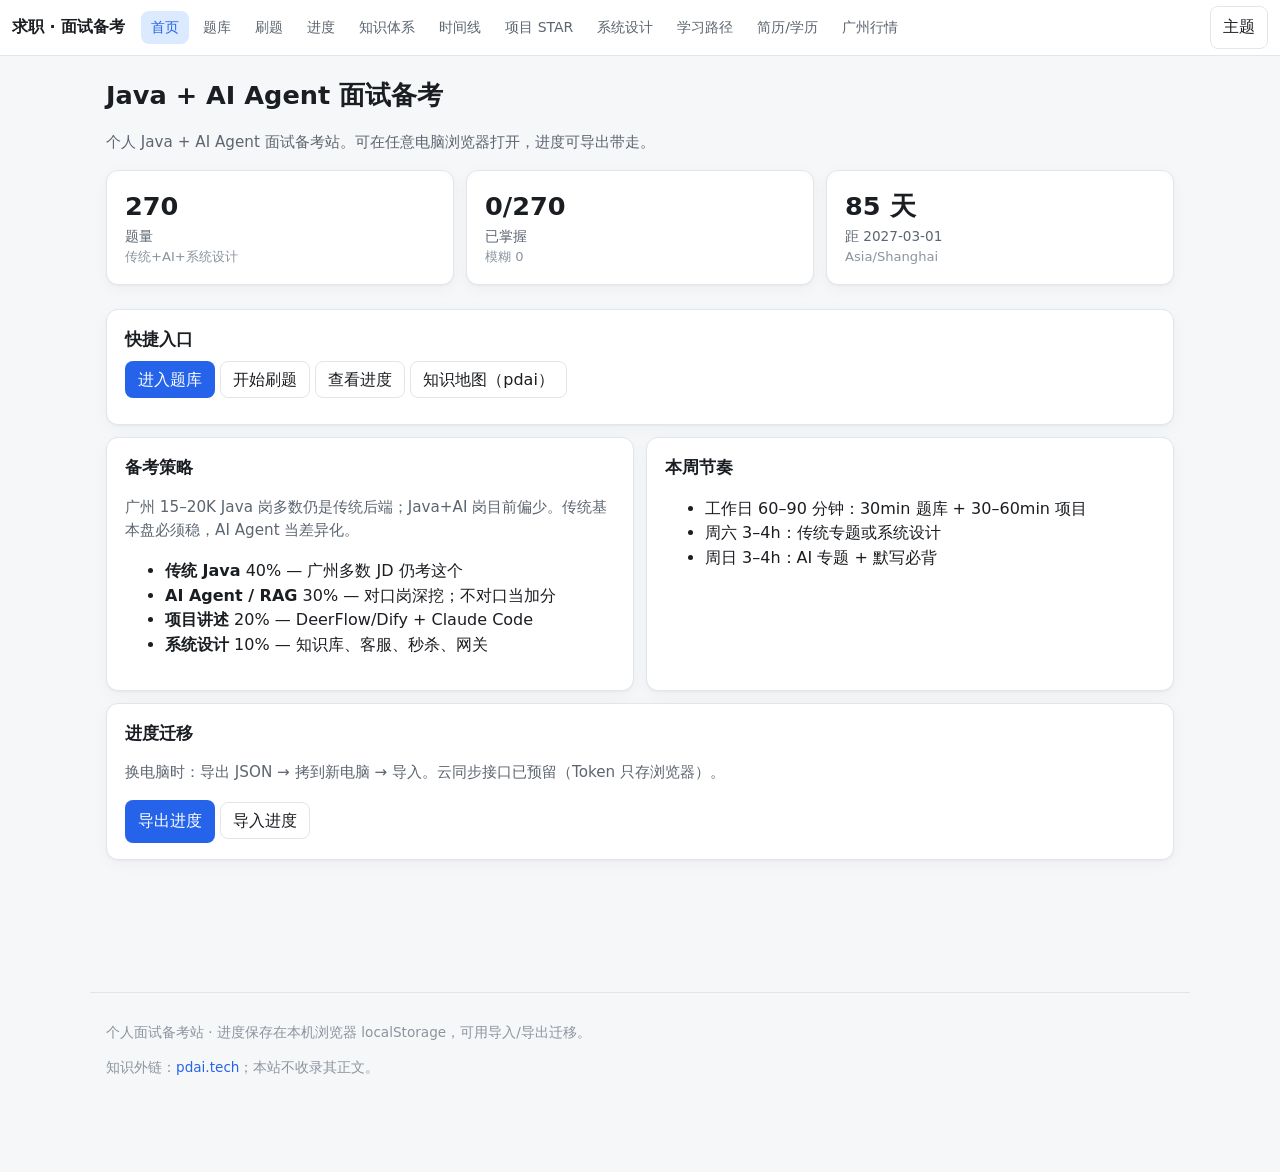
==== index.html @ 30c990af "Interview prep static site" ====
<!DOCTYPE html>
<html lang="zh-Hans">
<head>
<meta charset="utf-8"/>
<meta name="viewport" content="width=device-width, initial-scale=1"/>
<title>首页 · 面试备考</title>
<link rel="stylesheet" href="./css/style.css"/>
</head>
<body>
<!DOCTYPE html>
<html lang="zh-Hans">
<head>
<meta charset="utf-8"/>
<meta name="viewport" content="width=device-width, initial-scale=1"/>
<title>刷题 · 面试备考</title>
<link rel="stylesheet" href="./css/style.css"/>
</head>
<body>
<nav class="nav">
  <a class="brand" href="./index.html">求职<span> · 面试备考</span></a>
  <div class="links">
    <a href="./index.html">首页</a>
    <a href="./questions.html">题库</a>
    <a href="./practice.html">刷题</a>
    <a href="./progress.html">进度</a>
    <a href="./knowledge.html">知识体系</a>
    <a href="./guide/timeline.html">时间线</a>
    <a href="./guide/projects.html">项目 STAR</a>
    <a href="./guide/system-design.html">系统设计</a>
    <a href="./guide/study-path.html">学习路径</a>
    <a href="./guide/resume.html">简历/学历</a>
    <a href="./guide/job-market.html">广州行情</a>
  </div>
  <div class="tools"><button type="button" class="ghost" id="themeBtn">主题</button></div>
</nav>

<main class="wrap">
<h1>Java + AI Agent 面试备考</h1>
<p class="muted">个人 Java + AI Agent 面试备考站。可在任意电脑浏览器打开，进度可导出带走。</p>
<div class="grid cols-3" id="homeMetrics"></div>
<div class="card" style="margin-top:12px">
  <h3>快捷入口</h3>
  <p><a class="btn primary" href="./questions.html">进入题库</a>
  <a class="btn" href="./practice.html">开始刷题</a>
  <a class="btn" href="./progress.html">查看进度</a>
  <a class="btn" href="./knowledge.html">知识地图（pdai）</a></p>
</div>
<div class="grid cols-2">
  <div class="card"><h3>备考策略</h3><p class="muted">广州 15–20K Java 岗多数仍是传统后端；Java+AI 岗目前偏少。传统基本盘必须稳，AI Agent 当差异化。</p><ul id="splitList"></ul></div>
  <div class="card"><h3>本周节奏</h3><ul id="weeklyList"></ul></div>
</div>
<div class="card">
  <h3>进度迁移</h3>
  <p class="muted">换电脑时：导出 JSON → 拷到新电脑 → 导入。云同步接口已预留（Token 只存浏览器）。</p>
  <button type="button" id="exportBtn" class="primary">导出进度</button>
  <label class="btn">导入进度<input type="file" id="importFile" accept="application/json,.json" hidden/></label>
</div>
</main>
<div class="footer wrap">
  <p>个人面试备考站 · 进度保存在本机浏览器 localStorage，可用导入/导出迁移。</p>
  <p>知识外链：<a href="https://pdai.tech/" target="_blank" rel="noopener">pdai.tech</a>；本站不收录其正文。</p>
</div>
<script src="./data/questions.js"></script>
<script src="./data/guide.js"></script>
<script src="./data/knowledge.js"></script>
<script src="./js/storage.js"></script>
<script src="./js/common.js"></script>
<script src="./js/home.js"></script>
<script>
document.getElementById('themeBtn')?.addEventListener('click', () => {
  const cur = AppCommon.state.settings.theme || 'system';
  const next = cur === 'light' ? 'dark' : cur === 'dark' ? 'system' : 'light';
  AppCommon.setTheme(next);
  AppCommon.toast('主题：' + ({light:'浅色',dark:'深色',system:'跟随系统'})[next]);
});
</script>
</body>
</html>
---- css/style.css ----
:root {
  --bg: #f6f7f9;
  --bg-elev: #ffffff;
  --text: #1a1d21;
  --text2: #5c6570;
  --text3: #8b949e;
  --border: #e2e5ea;
  --accent: #2563eb;
  --accent-soft: #dbeafe;
  --danger: #dc2626;
  --warn: #d97706;
  --success: #059669;
  --radius: 12px;
  --shadow: 0 1px 2px rgba(0,0,0,.04), 0 4px 16px rgba(0,0,0,.04);
  --nav-h: 56px;
  --font: ui-sans-serif, system-ui, -apple-system, "Segoe UI", "PingFang SC", "Noto Sans SC", sans-serif;
  --mono: ui-monospace, SFMono-Regular, Menlo, Consolas, monospace;
}
html.dark {
  --bg: #0f1419;
  --bg-elev: #1a222c;
  --text: #e7ecf1;
  --text2: #a8b3bf;
  --text3: #7a8694;
  --border: #2a3441;
  --accent: #60a5fa;
  --accent-soft: #1e3a5f;
  --danger: #f87171;
  --warn: #fbbf24;
  --success: #34d399;
  --shadow: 0 1px 2px rgba(0,0,0,.3);
}
* { box-sizing: border-box; }
html { scroll-behavior: smooth; }
body {
  margin: 0; font-family: var(--font); background: var(--bg); color: var(--text);
  line-height: 1.55; min-height: 100vh;
}
a { color: var(--accent); text-decoration: none; }
a:hover { text-decoration: underline; }
.wrap { max-width: 1100px; margin: 0 auto; padding: 20px 16px 80px; }
.nav {
  position: sticky; top: 0; z-index: 50; height: var(--nav-h);
  background: color-mix(in srgb, var(--bg-elev) 92%, transparent);
  backdrop-filter: blur(10px); border-bottom: 1px solid var(--border);
  display: flex; align-items: center; gap: 8px; padding: 0 12px;
}
.nav .brand { font-weight: 700; color: var(--text); white-space: nowrap; margin-right: 8px; }
.nav .links { display: flex; flex-wrap: wrap; gap: 4px; flex: 1; overflow: auto; }
.nav .links a {
  color: var(--text2); padding: 6px 10px; border-radius: 8px; font-size: 14px; white-space: nowrap;
}
.nav .links a.active, .nav .links a:hover { background: var(--accent-soft); color: var(--accent); text-decoration: none; }
.nav .tools { display: flex; gap: 6px; }
button, .btn {
  font: inherit; cursor: pointer; border: 1px solid var(--border); background: var(--bg-elev);
  color: var(--text); border-radius: 8px; padding: 8px 12px;
}
button.primary, .btn.primary { background: var(--accent); color: #fff; border-color: transparent; }
button.ghost { background: transparent; }
button:disabled { opacity: .5; cursor: not-allowed; }
.card {
  background: var(--bg-elev); border: 1px solid var(--border); border-radius: var(--radius);
  padding: 16px 18px; box-shadow: var(--shadow); margin-bottom: 12px;
}
h1 { font-size: 1.6rem; margin: 0 0 8px; }
h2 { font-size: 1.2rem; margin: 24px 0 10px; }
h3 { font-size: 1.05rem; margin: 0 0 8px; }
.muted { color: var(--text2); font-size: .95rem; }
.tiny { color: var(--text3); font-size: .82rem; }
.grid { display: grid; gap: 12px; }
.grid.cols-3 { grid-template-columns: repeat(3, 1fr); }
.grid.cols-2 { grid-template-columns: repeat(2, 1fr); }
@media (max-width: 800px) {
  .grid.cols-3, .grid.cols-2 { grid-template-columns: 1fr; }
  .nav .brand span { display: none; }
}
.metric { text-align: left; }
.metric .v { font-size: 1.6rem; font-weight: 700; }
.metric .l { color: var(--text2); font-size: .85rem; }
.filters { display: flex; flex-wrap: wrap; gap: 8px; margin: 12px 0; align-items: center; }
.filters input[type=search], .filters select, textarea, input[type=text] {
  font: inherit; padding: 8px 10px; border-radius: 8px; border: 1px solid var(--border);
  background: var(--bg); color: var(--text); min-width: 0;
}
.filters input[type=search] { flex: 1; min-width: 160px; }
.tag {
  display: inline-block; font-size: 12px; padding: 2px 8px; border-radius: 999px;
  background: var(--accent-soft); color: var(--accent); margin-right: 4px;
}
.tag.p-必背 { background: #fee2e2; color: #b91c1c; }
.tag.p-重点 { background: #fef3c7; color: #b45309; }
.tag.p-了解 { background: #e5e7eb; color: #4b5563; }
html.dark .tag.p-必背 { background: #450a0a; color: #fca5a5; }
html.dark .tag.p-重点 { background: #451a03; color: #fcd34d; }
html.dark .tag.p-了解 { background: #1f2937; color: #9ca3af; }
.q-item .q-title { font-weight: 600; margin: 6px 0; }
.q-item .points { margin: 8px 0 0; padding-left: 18px; color: var(--text2); }
.q-item .points li { margin: 2px 0; }
.q-actions { display: flex; flex-wrap: wrap; gap: 6px; margin-top: 10px; align-items: center; }
.seg { display: inline-flex; border: 1px solid var(--border); border-radius: 8px; overflow: hidden; }
.seg button { border: 0; border-right: 1px solid var(--border); border-radius: 0; padding: 6px 10px; background: transparent; }
.seg button:last-child { border-right: 0; }
.seg button.on-未学 { background: #e5e7eb; }
.seg button.on-模糊 { background: #fef3c7; }
.seg button.on-掌握 { background: #d1fae5; }
html.dark .seg button.on-未学 { background: #374151; }
html.dark .seg button.on-模糊 { background: #78350f; }
html.dark .seg button.on-掌握 { background: #064e3b; }
.note { width: 100%; min-height: 48px; margin-top: 8px; }
.progress-bar { height: 8px; background: var(--border); border-radius: 99px; overflow: hidden; }
.progress-bar > i { display: block; height: 100%; background: var(--accent); }
.flash {
  min-height: 280px; display: flex; flex-direction: column; justify-content: center;
  text-align: center; padding: 28px 20px;
}
.flash .q { font-size: 1.25rem; font-weight: 650; margin-bottom: 16px; }
.flash .meta { margin-bottom: 12px; }
.list-check { list-style: none; padding: 0; }
.list-check li { display: flex; gap: 8px; align-items: flex-start; padding: 8px 0; border-bottom: 1px solid var(--border); }
.list-check input { margin-top: 4px; }
.star-block textarea { width: 100%; min-height: 72px; margin: 4px 0 10px; }
.tree details { margin: 6px 0; }
.tree summary { cursor: pointer; font-weight: 600; }
.tree ul { padding-left: 18px; margin: 6px 0; }
.tree li { margin: 3px 0; font-size: .92rem; }
.footer { margin-top: 40px; color: var(--text3); font-size: .85rem; border-top: 1px solid var(--border); padding-top: 16px; }
.hidden { display: none !important; }
.toast {
  position: fixed; bottom: 20px; left: 50%; transform: translateX(-50%);
  background: var(--text); color: var(--bg); padding: 10px 16px; border-radius: 8px;
  z-index: 100; font-size: 14px;
}
---- css/style.css ----
:root {
  --bg: #f6f7f9;
  --bg-elev: #ffffff;
  --text: #1a1d21;
  --text2: #5c6570;
  --text3: #8b949e;
  --border: #e2e5ea;
  --accent: #2563eb;
  --accent-soft: #dbeafe;
  --danger: #dc2626;
  --warn: #d97706;
  --success: #059669;
  --radius: 12px;
  --shadow: 0 1px 2px rgba(0,0,0,.04), 0 4px 16px rgba(0,0,0,.04);
  --nav-h: 56px;
  --font: ui-sans-serif, system-ui, -apple-system, "Segoe UI", "PingFang SC", "Noto Sans SC", sans-serif;
  --mono: ui-monospace, SFMono-Regular, Menlo, Consolas, monospace;
}
html.dark {
  --bg: #0f1419;
  --bg-elev: #1a222c;
  --text: #e7ecf1;
  --text2: #a8b3bf;
  --text3: #7a8694;
  --border: #2a3441;
  --accent: #60a5fa;
  --accent-soft: #1e3a5f;
  --danger: #f87171;
  --warn: #fbbf24;
  --success: #34d399;
  --shadow: 0 1px 2px rgba(0,0,0,.3);
}
* { box-sizing: border-box; }
html { scroll-behavior: smooth; }
body {
  margin: 0; font-family: var(--font); background: var(--bg); color: var(--text);
  line-height: 1.55; min-height: 100vh;
}
a { color: var(--accent); text-decoration: none; }
a:hover { text-decoration: underline; }
.wrap { max-width: 1100px; margin: 0 auto; padding: 20px 16px 80px; }
.nav {
  position: sticky; top: 0; z-index: 50; height: var(--nav-h);
  background: color-mix(in srgb, var(--bg-elev) 92%, transparent);
  backdrop-filter: blur(10px); border-bottom: 1px solid var(--border);
  display: flex; align-items: center; gap: 8px; padding: 0 12px;
}
.nav .brand { font-weight: 700; color: var(--text); white-space: nowrap; margin-right: 8px; }
.nav .links { display: flex; flex-wrap: wrap; gap: 4px; flex: 1; overflow: auto; }
.nav .links a {
  color: var(--text2); padding: 6px 10px; border-radius: 8px; font-size: 14px; white-space: nowrap;
}
.nav .links a.active, .nav .links a:hover { background: var(--accent-soft); color: var(--accent); text-decoration: none; }
.nav .tools { display: flex; gap: 6px; }
button, .btn {
  font: inherit; cursor: pointer; border: 1px solid var(--border); background: var(--bg-elev);
  color: var(--text); border-radius: 8px; padding: 8px 12px;
}
button.primary, .btn.primary { background: var(--accent); color: #fff; border-color: transparent; }
button.ghost { background: transparent; }
button:disabled { opacity: .5; cursor: not-allowed; }
.card {
  background: var(--bg-elev); border: 1px solid var(--border); border-radius: var(--radius);
  padding: 16px 18px; box-shadow: var(--shadow); margin-bottom: 12px;
}
h1 { font-size: 1.6rem; margin: 0 0 8px; }
h2 { font-size: 1.2rem; margin: 24px 0 10px; }
h3 { font-size: 1.05rem; margin: 0 0 8px; }
.muted { color: var(--text2); font-size: .95rem; }
.tiny { color: var(--text3); font-size: .82rem; }
.grid { display: grid; gap: 12px; }
.grid.cols-3 { grid-template-columns: repeat(3, 1fr); }
.grid.cols-2 { grid-template-columns: repeat(2, 1fr); }
@media (max-width: 800px) {
  .grid.cols-3, .grid.cols-2 { grid-template-columns: 1fr; }
  .nav .brand span { display: none; }
}
.metric { text-align: left; }
.metric .v { font-size: 1.6rem; font-weight: 700; }
.metric .l { color: var(--text2); font-size: .85rem; }
.filters { display: flex; flex-wrap: wrap; gap: 8px; margin: 12px 0; align-items: center; }
.filters input[type=search], .filters select, textarea, input[type=text] {
  font: inherit; padding: 8px 10px; border-radius: 8px; border: 1px solid var(--border);
  background: var(--bg); color: var(--text); min-width: 0;
}
.filters input[type=search] { flex: 1; min-width: 160px; }
.tag {
  display: inline-block; font-size: 12px; padding: 2px 8px; border-radius: 999px;
  background: var(--accent-soft); color: var(--accent); margin-right: 4px;
}
.tag.p-必背 { background: #fee2e2; color: #b91c1c; }
.tag.p-重点 { background: #fef3c7; color: #b45309; }
.tag.p-了解 { background: #e5e7eb; color: #4b5563; }
html.dark .tag.p-必背 { background: #450a0a; color: #fca5a5; }
html.dark .tag.p-重点 { background: #451a03; color: #fcd34d; }
html.dark .tag.p-了解 { background: #1f2937; color: #9ca3af; }
.q-item .q-title { font-weight: 600; margin: 6px 0; }
.q-item .points { margin: 8px 0 0; padding-left: 18px; color: var(--text2); }
.q-item .points li { margin: 2px 0; }
.q-actions { display: flex; flex-wrap: wrap; gap: 6px; margin-top: 10px; align-items: center; }
.seg { display: inline-flex; border: 1px solid var(--border); border-radius: 8px; overflow: hidden; }
.seg button { border: 0; border-right: 1px solid var(--border); border-radius: 0; padding: 6px 10px; background: transparent; }
.seg button:last-child { border-right: 0; }
.seg button.on-未学 { background: #e5e7eb; }
.seg button.on-模糊 { background: #fef3c7; }
.seg button.on-掌握 { background: #d1fae5; }
html.dark .seg button.on-未学 { background: #374151; }
html.dark .seg button.on-模糊 { background: #78350f; }
html.dark .seg button.on-掌握 { background: #064e3b; }
.note { width: 100%; min-height: 48px; margin-top: 8px; }
.progress-bar { height: 8px; background: var(--border); border-radius: 99px; overflow: hidden; }
.progress-bar > i { display: block; height: 100%; background: var(--accent); }
.flash {
  min-height: 280px; display: flex; flex-direction: column; justify-content: center;
  text-align: center; padding: 28px 20px;
}
.flash .q { font-size: 1.25rem; font-weight: 650; margin-bottom: 16px; }
.flash .meta { margin-bottom: 12px; }
.list-check { list-style: none; padding: 0; }
.list-check li { display: flex; gap: 8px; align-items: flex-start; padding: 8px 0; border-bottom: 1px solid var(--border); }
.list-check input { margin-top: 4px; }
.star-block textarea { width: 100%; min-height: 72px; margin: 4px 0 10px; }
.tree details { margin: 6px 0; }
.tree summary { cursor: pointer; font-weight: 600; }
.tree ul { padding-left: 18px; margin: 6px 0; }
.tree li { margin: 3px 0; font-size: .92rem; }
.footer { margin-top: 40px; color: var(--text3); font-size: .85rem; border-top: 1px solid var(--border); padding-top: 16px; }
.hidden { display: none !important; }
.toast {
  position: fixed; bottom: 20px; left: 50%; transform: translateX(-50%);
  background: var(--text); color: var(--bg); padding: 10px 16px; border-radius: 8px;
  z-index: 100; font-size: 14px;
}
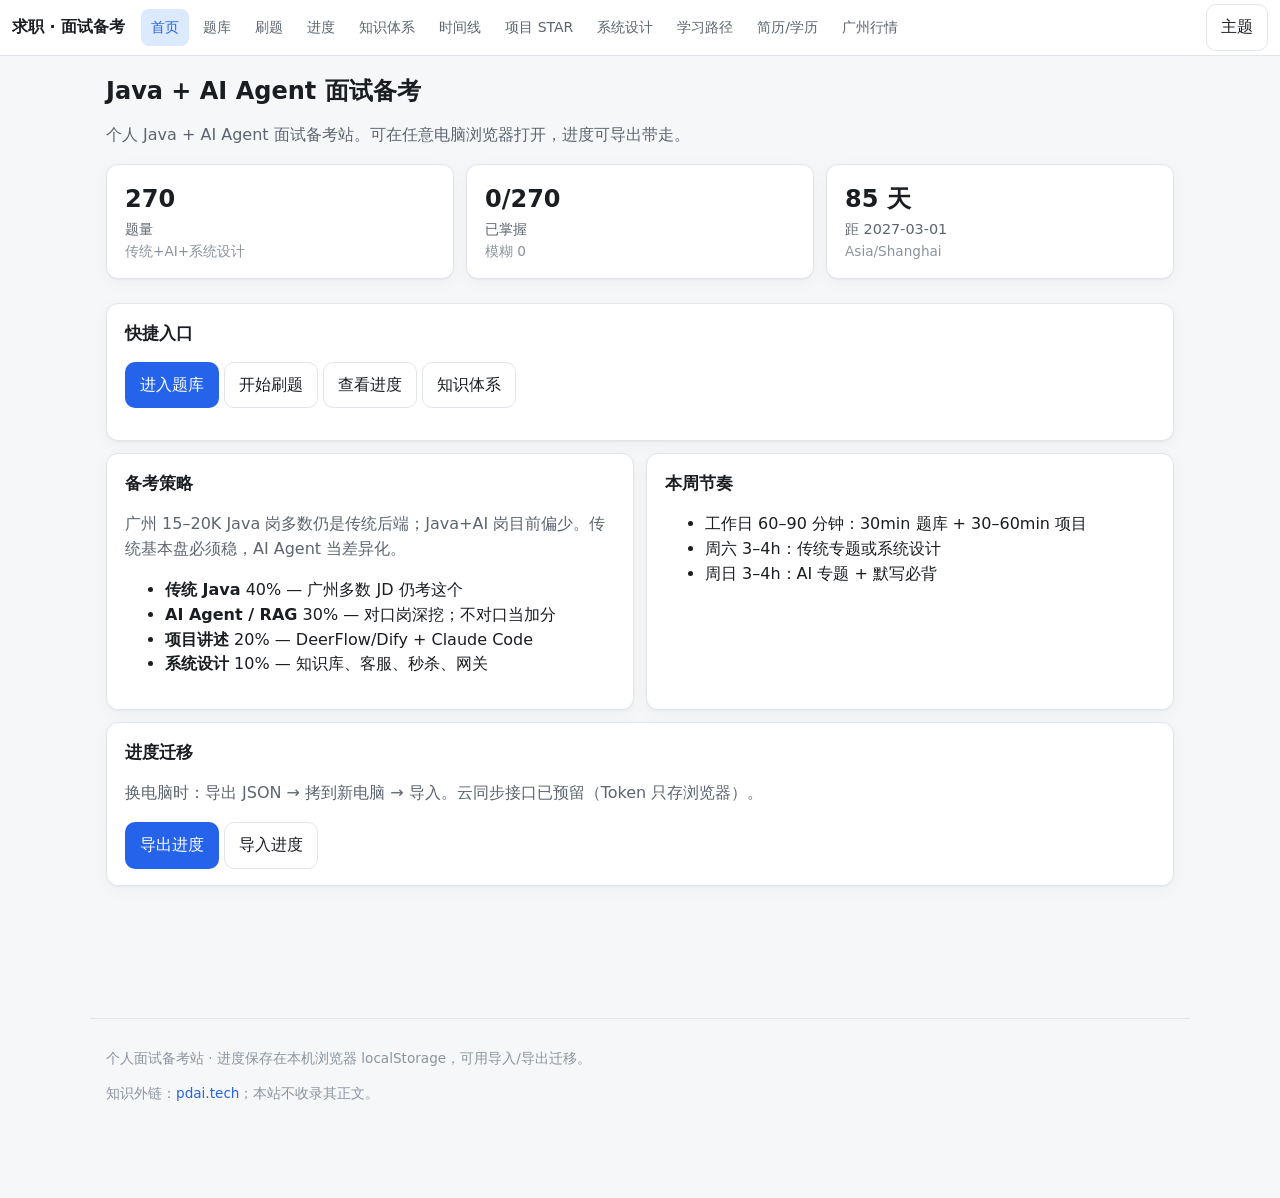
==== commit f47e7990: "Improve on-site answers and mobile layout Show interview key points on our cards; make pdai an optio" ====
--- a/index.html
+++ b/index.html
@@ -43,7 +43,7 @@
   <p><a class="btn primary" href="./questions.html">进入题库</a>
   <a class="btn" href="./practice.html">开始刷题</a>
   <a class="btn" href="./progress.html">查看进度</a>
-  <a class="btn" href="./knowledge.html">知识地图（pdai）</a></p>
+  <a class="btn" href="./knowledge.html">知识体系</a></p>
 </div>
 <div class="grid cols-2">
   <div class="card"><h3>备考策略</h3><p class="muted">广州 15–20K Java 岗多数仍是传统后端；Java+AI 岗目前偏少。传统基本盘必须稳，AI Agent 当差异化。</p><ul id="splitList"></ul></div>
--- a/css/style.css
+++ b/css/style.css
@@ -15,6 +15,7 @@
   --nav-h: 56px;
   --font: ui-sans-serif, system-ui, -apple-system, "Segoe UI", "PingFang SC", "Noto Sans SC", sans-serif;
   --mono: ui-monospace, SFMono-Regular, Menlo, Consolas, monospace;
+  --safe-bottom: env(safe-area-inset-bottom, 0px);
 }
 html.dark {
   --bg: #0f1419;
@@ -31,62 +32,68 @@
   --shadow: 0 1px 2px rgba(0,0,0,.3);
 }
 * { box-sizing: border-box; }
-html { scroll-behavior: smooth; }
+html { scroll-behavior: smooth; -webkit-text-size-adjust: 100%; }
 body {
   margin: 0; font-family: var(--font); background: var(--bg); color: var(--text);
-  line-height: 1.55; min-height: 100vh;
+  line-height: 1.55; min-height: 100vh; font-size: 16px;
 }
 a { color: var(--accent); text-decoration: none; }
 a:hover { text-decoration: underline; }
-.wrap { max-width: 1100px; margin: 0 auto; padding: 20px 16px 80px; }
+.wrap { max-width: 1100px; margin: 0 auto; padding: 20px 16px calc(80px + var(--safe-bottom)); }
 .nav {
-  position: sticky; top: 0; z-index: 50; height: var(--nav-h);
+  position: sticky; top: 0; z-index: 50; min-height: var(--nav-h);
   background: color-mix(in srgb, var(--bg-elev) 92%, transparent);
   backdrop-filter: blur(10px); border-bottom: 1px solid var(--border);
-  display: flex; align-items: center; gap: 8px; padding: 0 12px;
+  display: flex; align-items: center; gap: 8px; padding: 0 12px; flex-wrap: wrap;
 }
 .nav .brand { font-weight: 700; color: var(--text); white-space: nowrap; margin-right: 8px; }
-.nav .links { display: flex; flex-wrap: wrap; gap: 4px; flex: 1; overflow: auto; }
+.nav .links { display: flex; flex-wrap: wrap; gap: 4px; flex: 1; }
 .nav .links a {
-  color: var(--text2); padding: 6px 10px; border-radius: 8px; font-size: 14px; white-space: nowrap;
+  color: var(--text2); padding: 8px 10px; border-radius: 8px; font-size: 14px; white-space: nowrap;
 }
 .nav .links a.active, .nav .links a:hover { background: var(--accent-soft); color: var(--accent); text-decoration: none; }
-.nav .tools { display: flex; gap: 6px; }
+.nav .tools { display: flex; gap: 6px; align-items: center; margin-left: auto; }
+.nav-toggle {
+  display: none; width: 44px; height: 44px; align-items: center; justify-content: center;
+  border: 1px solid var(--border); border-radius: 10px; background: var(--bg-elev); font-size: 20px;
+}
 button, .btn {
   font: inherit; cursor: pointer; border: 1px solid var(--border); background: var(--bg-elev);
-  color: var(--text); border-radius: 8px; padding: 8px 12px;
+  color: var(--text); border-radius: 10px; padding: 10px 14px; min-height: 44px;
+  display: inline-flex; align-items: center; justify-content: center; gap: 6px;
 }
 button.primary, .btn.primary { background: var(--accent); color: #fff; border-color: transparent; }
 button.ghost { background: transparent; }
 button:disabled { opacity: .5; cursor: not-allowed; }
+label.btn { cursor: pointer; }
 .card {
   background: var(--bg-elev); border: 1px solid var(--border); border-radius: var(--radius);
-  padding: 16px 18px; box-shadow: var(--shadow); margin-bottom: 12px;
+  padding: 16px 18px; box-shadow: var(--shadow); margin-bottom: 12px; width: 100%;
 }
-h1 { font-size: 1.6rem; margin: 0 0 8px; }
+h1 { font-size: 1.5rem; margin: 0 0 8px; line-height: 1.3; }
 h2 { font-size: 1.2rem; margin: 24px 0 10px; }
 h3 { font-size: 1.05rem; margin: 0 0 8px; }
-.muted { color: var(--text2); font-size: .95rem; }
-.tiny { color: var(--text3); font-size: .82rem; }
+.muted { color: var(--text2); font-size: 1rem; }
+.tiny { color: var(--text3); font-size: .85rem; }
 .grid { display: grid; gap: 12px; }
 .grid.cols-3 { grid-template-columns: repeat(3, 1fr); }
 .grid.cols-2 { grid-template-columns: repeat(2, 1fr); }
-@media (max-width: 800px) {
-  .grid.cols-3, .grid.cols-2 { grid-template-columns: 1fr; }
-  .nav .brand span { display: none; }
+.metric { text-align: left; }
+.metric .v { font-size: 1.5rem; font-weight: 700; }
+.metric .l { color: var(--text2); font-size: .9rem; }
+.filters {
+  display: flex; flex-wrap: wrap; gap: 8px; margin: 12px 0; align-items: stretch;
 }
-.metric { text-align: left; }
-.metric .v { font-size: 1.6rem; font-weight: 700; }
-.metric .l { color: var(--text2); font-size: .85rem; }
-.filters { display: flex; flex-wrap: wrap; gap: 8px; margin: 12px 0; align-items: center; }
 .filters input[type=search], .filters select, textarea, input[type=text] {
-  font: inherit; padding: 8px 10px; border-radius: 8px; border: 1px solid var(--border);
-  background: var(--bg); color: var(--text); min-width: 0;
+  font: inherit; font-size: 16px; padding: 10px 12px; border-radius: 10px; border: 1px solid var(--border);
+  background: var(--bg); color: var(--text); min-width: 0; min-height: 44px;
 }
-.filters input[type=search] { flex: 1; min-width: 160px; }
+.filters input[type=search] { flex: 1 1 180px; }
+.filters select { flex: 1 1 140px; }
+.filters label { display: flex; align-items: center; gap: 6px; min-height: 44px; padding: 0 4px; }
 .tag {
-  display: inline-block; font-size: 12px; padding: 2px 8px; border-radius: 999px;
-  background: var(--accent-soft); color: var(--accent); margin-right: 4px;
+  display: inline-block; font-size: 12px; padding: 3px 8px; border-radius: 999px;
+  background: var(--accent-soft); color: var(--accent); margin: 0 4px 4px 0;
 }
 .tag.p-必背 { background: #fee2e2; color: #b91c1c; }
 .tag.p-重点 { background: #fef3c7; color: #b45309; }
@@ -94,12 +101,19 @@
 html.dark .tag.p-必背 { background: #450a0a; color: #fca5a5; }
 html.dark .tag.p-重点 { background: #451a03; color: #fcd34d; }
 html.dark .tag.p-了解 { background: #1f2937; color: #9ca3af; }
-.q-item .q-title { font-weight: 600; margin: 6px 0; }
-.q-item .points { margin: 8px 0 0; padding-left: 18px; color: var(--text2); }
-.q-item .points li { margin: 2px 0; }
-.q-actions { display: flex; flex-wrap: wrap; gap: 6px; margin-top: 10px; align-items: center; }
-.seg { display: inline-flex; border: 1px solid var(--border); border-radius: 8px; overflow: hidden; }
-.seg button { border: 0; border-right: 1px solid var(--border); border-radius: 0; padding: 6px 10px; background: transparent; }
+.q-item .q-title { font-weight: 650; margin: 8px 0; font-size: 1.05rem; line-height: 1.45; }
+.q-item .points { margin: 10px 0 0; padding-left: 1.2em; color: var(--text2); }
+.q-item .points li { margin: 4px 0; }
+.q-item .ext-link {
+  display: inline-block; margin-top: 8px; font-size: .8rem; color: var(--text3);
+}
+.q-item .ext-link a { color: var(--text3); text-decoration: underline; text-underline-offset: 2px; }
+.q-actions { display: flex; flex-wrap: wrap; gap: 8px; margin-top: 12px; align-items: center; }
+.seg { display: inline-flex; border: 1px solid var(--border); border-radius: 10px; overflow: hidden; }
+.seg button {
+  border: 0; border-right: 1px solid var(--border); border-radius: 0; padding: 10px 12px;
+  background: transparent; min-height: 44px; min-width: 52px;
+}
 .seg button:last-child { border-right: 0; }
 .seg button.on-未学 { background: #e5e7eb; }
 .seg button.on-模糊 { background: #fef3c7; }
@@ -107,27 +121,76 @@
 html.dark .seg button.on-未学 { background: #374151; }
 html.dark .seg button.on-模糊 { background: #78350f; }
 html.dark .seg button.on-掌握 { background: #064e3b; }
-.note { width: 100%; min-height: 48px; margin-top: 8px; }
+.note { width: 100%; min-height: 56px; margin-top: 8px; }
 .progress-bar { height: 8px; background: var(--border); border-radius: 99px; overflow: hidden; }
 .progress-bar > i { display: block; height: 100%; background: var(--accent); }
 .flash {
-  min-height: 280px; display: flex; flex-direction: column; justify-content: center;
-  text-align: center; padding: 28px 20px;
+  min-height: min(62vh, 520px); display: flex; flex-direction: column; justify-content: center;
+  text-align: center; padding: 24px 16px;
 }
-.flash .q { font-size: 1.25rem; font-weight: 650; margin-bottom: 16px; }
+.flash .q { font-size: 1.2rem; font-weight: 650; margin-bottom: 16px; line-height: 1.4; }
 .flash .meta { margin-bottom: 12px; }
+.flash .flash-actions {
+  margin-top: 16px; display: grid; grid-template-columns: 1fr 1fr; gap: 8px;
+}
+.flash .flash-actions button { width: 100%; }
+.flash .flash-actions .span2 { grid-column: 1 / -1; }
 .list-check { list-style: none; padding: 0; }
-.list-check li { display: flex; gap: 8px; align-items: flex-start; padding: 8px 0; border-bottom: 1px solid var(--border); }
-.list-check input { margin-top: 4px; }
+.list-check li { display: flex; gap: 8px; align-items: flex-start; padding: 10px 0; border-bottom: 1px solid var(--border); }
+.list-check input { margin-top: 4px; width: 18px; height: 18px; }
 .star-block textarea { width: 100%; min-height: 72px; margin: 4px 0 10px; }
 .tree details { margin: 6px 0; }
-.tree summary { cursor: pointer; font-weight: 600; }
+.tree summary { cursor: pointer; font-weight: 600; padding: 8px 0; }
 .tree ul { padding-left: 18px; margin: 6px 0; }
-.tree li { margin: 3px 0; font-size: .92rem; }
+.tree li { margin: 6px 0; font-size: 1rem; }
+.topic-grid { display: grid; grid-template-columns: repeat(auto-fill, minmax(160px, 1fr)); gap: 10px; }
+.topic-card {
+  display: block; padding: 14px; border: 1px solid var(--border); border-radius: 12px;
+  background: var(--bg-elev); color: inherit; text-decoration: none; min-height: 88px;
+}
+.topic-card:hover { border-color: var(--accent); text-decoration: none; }
+.topic-card .n { font-size: 1.4rem; font-weight: 700; color: var(--accent); }
+.topic-card .t { font-weight: 600; margin-top: 4px; }
+.topic-card .s { color: var(--text3); font-size: .85rem; margin-top: 4px; }
+.ext-box { margin-top: 20px; }
+.ext-box a { word-break: break-all; }
 .footer { margin-top: 40px; color: var(--text3); font-size: .85rem; border-top: 1px solid var(--border); padding-top: 16px; }
 .hidden { display: none !important; }
 .toast {
-  position: fixed; bottom: 20px; left: 50%; transform: translateX(-50%);
+  position: fixed; bottom: calc(20px + var(--safe-bottom)); left: 50%; transform: translateX(-50%);
   background: var(--text); color: var(--bg); padding: 10px 16px; border-radius: 8px;
-  z-index: 100; font-size: 14px;
+  z-index: 100; font-size: 14px; max-width: 90vw;
 }
+
+/* Tablet */
+@media (max-width: 800px) {
+  .grid.cols-3, .grid.cols-2 { grid-template-columns: 1fr; }
+  .nav .brand span { display: none; }
+  .wrap { padding: 16px 12px calc(88px + var(--safe-bottom)); }
+  .filters { flex-direction: column; align-items: stretch; }
+  .filters input[type=search], .filters select { width: 100%; flex: none; }
+}
+
+/* Phone: hamburger + bottom-friendly */
+@media (max-width: 480px) {
+  body { font-size: 16px; }
+  h1 { font-size: 1.35rem; }
+  .nav { padding: 6px 10px; }
+  .nav-toggle { display: inline-flex; }
+  .nav .links {
+    display: none; width: 100%; flex-direction: column; flex: 1 0 100%;
+    padding: 8px 0 12px; max-height: min(70vh, 520px); overflow: auto;
+  }
+  .nav.open .links { display: flex; }
+  .nav .links a { padding: 12px 14px; font-size: 16px; }
+  .q-actions .seg { width: 100%; }
+  .q-actions .seg button { flex: 1; }
+  .flash { min-height: calc(100vh - 200px); padding: 16px 12px; }
+  .flash .q { font-size: 1.15rem; }
+  .topic-grid { grid-template-columns: 1fr 1fr; }
+  .card { padding: 14px; }
+}
+
+@media (max-width: 360px) {
+  .topic-grid { grid-template-columns: 1fr; }
+}
--- a/css/style.css
+++ b/css/style.css
@@ -15,6 +15,7 @@
   --nav-h: 56px;
   --font: ui-sans-serif, system-ui, -apple-system, "Segoe UI", "PingFang SC", "Noto Sans SC", sans-serif;
   --mono: ui-monospace, SFMono-Regular, Menlo, Consolas, monospace;
+  --safe-bottom: env(safe-area-inset-bottom, 0px);
 }
 html.dark {
   --bg: #0f1419;
@@ -31,62 +32,68 @@
   --shadow: 0 1px 2px rgba(0,0,0,.3);
 }
 * { box-sizing: border-box; }
-html { scroll-behavior: smooth; }
+html { scroll-behavior: smooth; -webkit-text-size-adjust: 100%; }
 body {
   margin: 0; font-family: var(--font); background: var(--bg); color: var(--text);
-  line-height: 1.55; min-height: 100vh;
+  line-height: 1.55; min-height: 100vh; font-size: 16px;
 }
 a { color: var(--accent); text-decoration: none; }
 a:hover { text-decoration: underline; }
-.wrap { max-width: 1100px; margin: 0 auto; padding: 20px 16px 80px; }
+.wrap { max-width: 1100px; margin: 0 auto; padding: 20px 16px calc(80px + var(--safe-bottom)); }
 .nav {
-  position: sticky; top: 0; z-index: 50; height: var(--nav-h);
+  position: sticky; top: 0; z-index: 50; min-height: var(--nav-h);
   background: color-mix(in srgb, var(--bg-elev) 92%, transparent);
   backdrop-filter: blur(10px); border-bottom: 1px solid var(--border);
-  display: flex; align-items: center; gap: 8px; padding: 0 12px;
+  display: flex; align-items: center; gap: 8px; padding: 0 12px; flex-wrap: wrap;
 }
 .nav .brand { font-weight: 700; color: var(--text); white-space: nowrap; margin-right: 8px; }
-.nav .links { display: flex; flex-wrap: wrap; gap: 4px; flex: 1; overflow: auto; }
+.nav .links { display: flex; flex-wrap: wrap; gap: 4px; flex: 1; }
 .nav .links a {
-  color: var(--text2); padding: 6px 10px; border-radius: 8px; font-size: 14px; white-space: nowrap;
+  color: var(--text2); padding: 8px 10px; border-radius: 8px; font-size: 14px; white-space: nowrap;
 }
 .nav .links a.active, .nav .links a:hover { background: var(--accent-soft); color: var(--accent); text-decoration: none; }
-.nav .tools { display: flex; gap: 6px; }
+.nav .tools { display: flex; gap: 6px; align-items: center; margin-left: auto; }
+.nav-toggle {
+  display: none; width: 44px; height: 44px; align-items: center; justify-content: center;
+  border: 1px solid var(--border); border-radius: 10px; background: var(--bg-elev); font-size: 20px;
+}
 button, .btn {
   font: inherit; cursor: pointer; border: 1px solid var(--border); background: var(--bg-elev);
-  color: var(--text); border-radius: 8px; padding: 8px 12px;
+  color: var(--text); border-radius: 10px; padding: 10px 14px; min-height: 44px;
+  display: inline-flex; align-items: center; justify-content: center; gap: 6px;
 }
 button.primary, .btn.primary { background: var(--accent); color: #fff; border-color: transparent; }
 button.ghost { background: transparent; }
 button:disabled { opacity: .5; cursor: not-allowed; }
+label.btn { cursor: pointer; }
 .card {
   background: var(--bg-elev); border: 1px solid var(--border); border-radius: var(--radius);
-  padding: 16px 18px; box-shadow: var(--shadow); margin-bottom: 12px;
+  padding: 16px 18px; box-shadow: var(--shadow); margin-bottom: 12px; width: 100%;
 }
-h1 { font-size: 1.6rem; margin: 0 0 8px; }
+h1 { font-size: 1.5rem; margin: 0 0 8px; line-height: 1.3; }
 h2 { font-size: 1.2rem; margin: 24px 0 10px; }
 h3 { font-size: 1.05rem; margin: 0 0 8px; }
-.muted { color: var(--text2); font-size: .95rem; }
-.tiny { color: var(--text3); font-size: .82rem; }
+.muted { color: var(--text2); font-size: 1rem; }
+.tiny { color: var(--text3); font-size: .85rem; }
 .grid { display: grid; gap: 12px; }
 .grid.cols-3 { grid-template-columns: repeat(3, 1fr); }
 .grid.cols-2 { grid-template-columns: repeat(2, 1fr); }
-@media (max-width: 800px) {
-  .grid.cols-3, .grid.cols-2 { grid-template-columns: 1fr; }
-  .nav .brand span { display: none; }
+.metric { text-align: left; }
+.metric .v { font-size: 1.5rem; font-weight: 700; }
+.metric .l { color: var(--text2); font-size: .9rem; }
+.filters {
+  display: flex; flex-wrap: wrap; gap: 8px; margin: 12px 0; align-items: stretch;
 }
-.metric { text-align: left; }
-.metric .v { font-size: 1.6rem; font-weight: 700; }
-.metric .l { color: var(--text2); font-size: .85rem; }
-.filters { display: flex; flex-wrap: wrap; gap: 8px; margin: 12px 0; align-items: center; }
 .filters input[type=search], .filters select, textarea, input[type=text] {
-  font: inherit; padding: 8px 10px; border-radius: 8px; border: 1px solid var(--border);
-  background: var(--bg); color: var(--text); min-width: 0;
+  font: inherit; font-size: 16px; padding: 10px 12px; border-radius: 10px; border: 1px solid var(--border);
+  background: var(--bg); color: var(--text); min-width: 0; min-height: 44px;
 }
-.filters input[type=search] { flex: 1; min-width: 160px; }
+.filters input[type=search] { flex: 1 1 180px; }
+.filters select { flex: 1 1 140px; }
+.filters label { display: flex; align-items: center; gap: 6px; min-height: 44px; padding: 0 4px; }
 .tag {
-  display: inline-block; font-size: 12px; padding: 2px 8px; border-radius: 999px;
-  background: var(--accent-soft); color: var(--accent); margin-right: 4px;
+  display: inline-block; font-size: 12px; padding: 3px 8px; border-radius: 999px;
+  background: var(--accent-soft); color: var(--accent); margin: 0 4px 4px 0;
 }
 .tag.p-必背 { background: #fee2e2; color: #b91c1c; }
 .tag.p-重点 { background: #fef3c7; color: #b45309; }
@@ -94,12 +101,19 @@
 html.dark .tag.p-必背 { background: #450a0a; color: #fca5a5; }
 html.dark .tag.p-重点 { background: #451a03; color: #fcd34d; }
 html.dark .tag.p-了解 { background: #1f2937; color: #9ca3af; }
-.q-item .q-title { font-weight: 600; margin: 6px 0; }
-.q-item .points { margin: 8px 0 0; padding-left: 18px; color: var(--text2); }
-.q-item .points li { margin: 2px 0; }
-.q-actions { display: flex; flex-wrap: wrap; gap: 6px; margin-top: 10px; align-items: center; }
-.seg { display: inline-flex; border: 1px solid var(--border); border-radius: 8px; overflow: hidden; }
-.seg button { border: 0; border-right: 1px solid var(--border); border-radius: 0; padding: 6px 10px; background: transparent; }
+.q-item .q-title { font-weight: 650; margin: 8px 0; font-size: 1.05rem; line-height: 1.45; }
+.q-item .points { margin: 10px 0 0; padding-left: 1.2em; color: var(--text2); }
+.q-item .points li { margin: 4px 0; }
+.q-item .ext-link {
+  display: inline-block; margin-top: 8px; font-size: .8rem; color: var(--text3);
+}
+.q-item .ext-link a { color: var(--text3); text-decoration: underline; text-underline-offset: 2px; }
+.q-actions { display: flex; flex-wrap: wrap; gap: 8px; margin-top: 12px; align-items: center; }
+.seg { display: inline-flex; border: 1px solid var(--border); border-radius: 10px; overflow: hidden; }
+.seg button {
+  border: 0; border-right: 1px solid var(--border); border-radius: 0; padding: 10px 12px;
+  background: transparent; min-height: 44px; min-width: 52px;
+}
 .seg button:last-child { border-right: 0; }
 .seg button.on-未学 { background: #e5e7eb; }
 .seg button.on-模糊 { background: #fef3c7; }
@@ -107,27 +121,76 @@
 html.dark .seg button.on-未学 { background: #374151; }
 html.dark .seg button.on-模糊 { background: #78350f; }
 html.dark .seg button.on-掌握 { background: #064e3b; }
-.note { width: 100%; min-height: 48px; margin-top: 8px; }
+.note { width: 100%; min-height: 56px; margin-top: 8px; }
 .progress-bar { height: 8px; background: var(--border); border-radius: 99px; overflow: hidden; }
 .progress-bar > i { display: block; height: 100%; background: var(--accent); }
 .flash {
-  min-height: 280px; display: flex; flex-direction: column; justify-content: center;
-  text-align: center; padding: 28px 20px;
+  min-height: min(62vh, 520px); display: flex; flex-direction: column; justify-content: center;
+  text-align: center; padding: 24px 16px;
 }
-.flash .q { font-size: 1.25rem; font-weight: 650; margin-bottom: 16px; }
+.flash .q { font-size: 1.2rem; font-weight: 650; margin-bottom: 16px; line-height: 1.4; }
 .flash .meta { margin-bottom: 12px; }
+.flash .flash-actions {
+  margin-top: 16px; display: grid; grid-template-columns: 1fr 1fr; gap: 8px;
+}
+.flash .flash-actions button { width: 100%; }
+.flash .flash-actions .span2 { grid-column: 1 / -1; }
 .list-check { list-style: none; padding: 0; }
-.list-check li { display: flex; gap: 8px; align-items: flex-start; padding: 8px 0; border-bottom: 1px solid var(--border); }
-.list-check input { margin-top: 4px; }
+.list-check li { display: flex; gap: 8px; align-items: flex-start; padding: 10px 0; border-bottom: 1px solid var(--border); }
+.list-check input { margin-top: 4px; width: 18px; height: 18px; }
 .star-block textarea { width: 100%; min-height: 72px; margin: 4px 0 10px; }
 .tree details { margin: 6px 0; }
-.tree summary { cursor: pointer; font-weight: 600; }
+.tree summary { cursor: pointer; font-weight: 600; padding: 8px 0; }
 .tree ul { padding-left: 18px; margin: 6px 0; }
-.tree li { margin: 3px 0; font-size: .92rem; }
+.tree li { margin: 6px 0; font-size: 1rem; }
+.topic-grid { display: grid; grid-template-columns: repeat(auto-fill, minmax(160px, 1fr)); gap: 10px; }
+.topic-card {
+  display: block; padding: 14px; border: 1px solid var(--border); border-radius: 12px;
+  background: var(--bg-elev); color: inherit; text-decoration: none; min-height: 88px;
+}
+.topic-card:hover { border-color: var(--accent); text-decoration: none; }
+.topic-card .n { font-size: 1.4rem; font-weight: 700; color: var(--accent); }
+.topic-card .t { font-weight: 600; margin-top: 4px; }
+.topic-card .s { color: var(--text3); font-size: .85rem; margin-top: 4px; }
+.ext-box { margin-top: 20px; }
+.ext-box a { word-break: break-all; }
 .footer { margin-top: 40px; color: var(--text3); font-size: .85rem; border-top: 1px solid var(--border); padding-top: 16px; }
 .hidden { display: none !important; }
 .toast {
-  position: fixed; bottom: 20px; left: 50%; transform: translateX(-50%);
+  position: fixed; bottom: calc(20px + var(--safe-bottom)); left: 50%; transform: translateX(-50%);
   background: var(--text); color: var(--bg); padding: 10px 16px; border-radius: 8px;
-  z-index: 100; font-size: 14px;
+  z-index: 100; font-size: 14px; max-width: 90vw;
 }
+
+/* Tablet */
+@media (max-width: 800px) {
+  .grid.cols-3, .grid.cols-2 { grid-template-columns: 1fr; }
+  .nav .brand span { display: none; }
+  .wrap { padding: 16px 12px calc(88px + var(--safe-bottom)); }
+  .filters { flex-direction: column; align-items: stretch; }
+  .filters input[type=search], .filters select { width: 100%; flex: none; }
+}
+
+/* Phone: hamburger + bottom-friendly */
+@media (max-width: 480px) {
+  body { font-size: 16px; }
+  h1 { font-size: 1.35rem; }
+  .nav { padding: 6px 10px; }
+  .nav-toggle { display: inline-flex; }
+  .nav .links {
+    display: none; width: 100%; flex-direction: column; flex: 1 0 100%;
+    padding: 8px 0 12px; max-height: min(70vh, 520px); overflow: auto;
+  }
+  .nav.open .links { display: flex; }
+  .nav .links a { padding: 12px 14px; font-size: 16px; }
+  .q-actions .seg { width: 100%; }
+  .q-actions .seg button { flex: 1; }
+  .flash { min-height: calc(100vh - 200px); padding: 16px 12px; }
+  .flash .q { font-size: 1.15rem; }
+  .topic-grid { grid-template-columns: 1fr 1fr; }
+  .card { padding: 14px; }
+}
+
+@media (max-width: 360px) {
+  .topic-grid { grid-template-columns: 1fr; }
+}
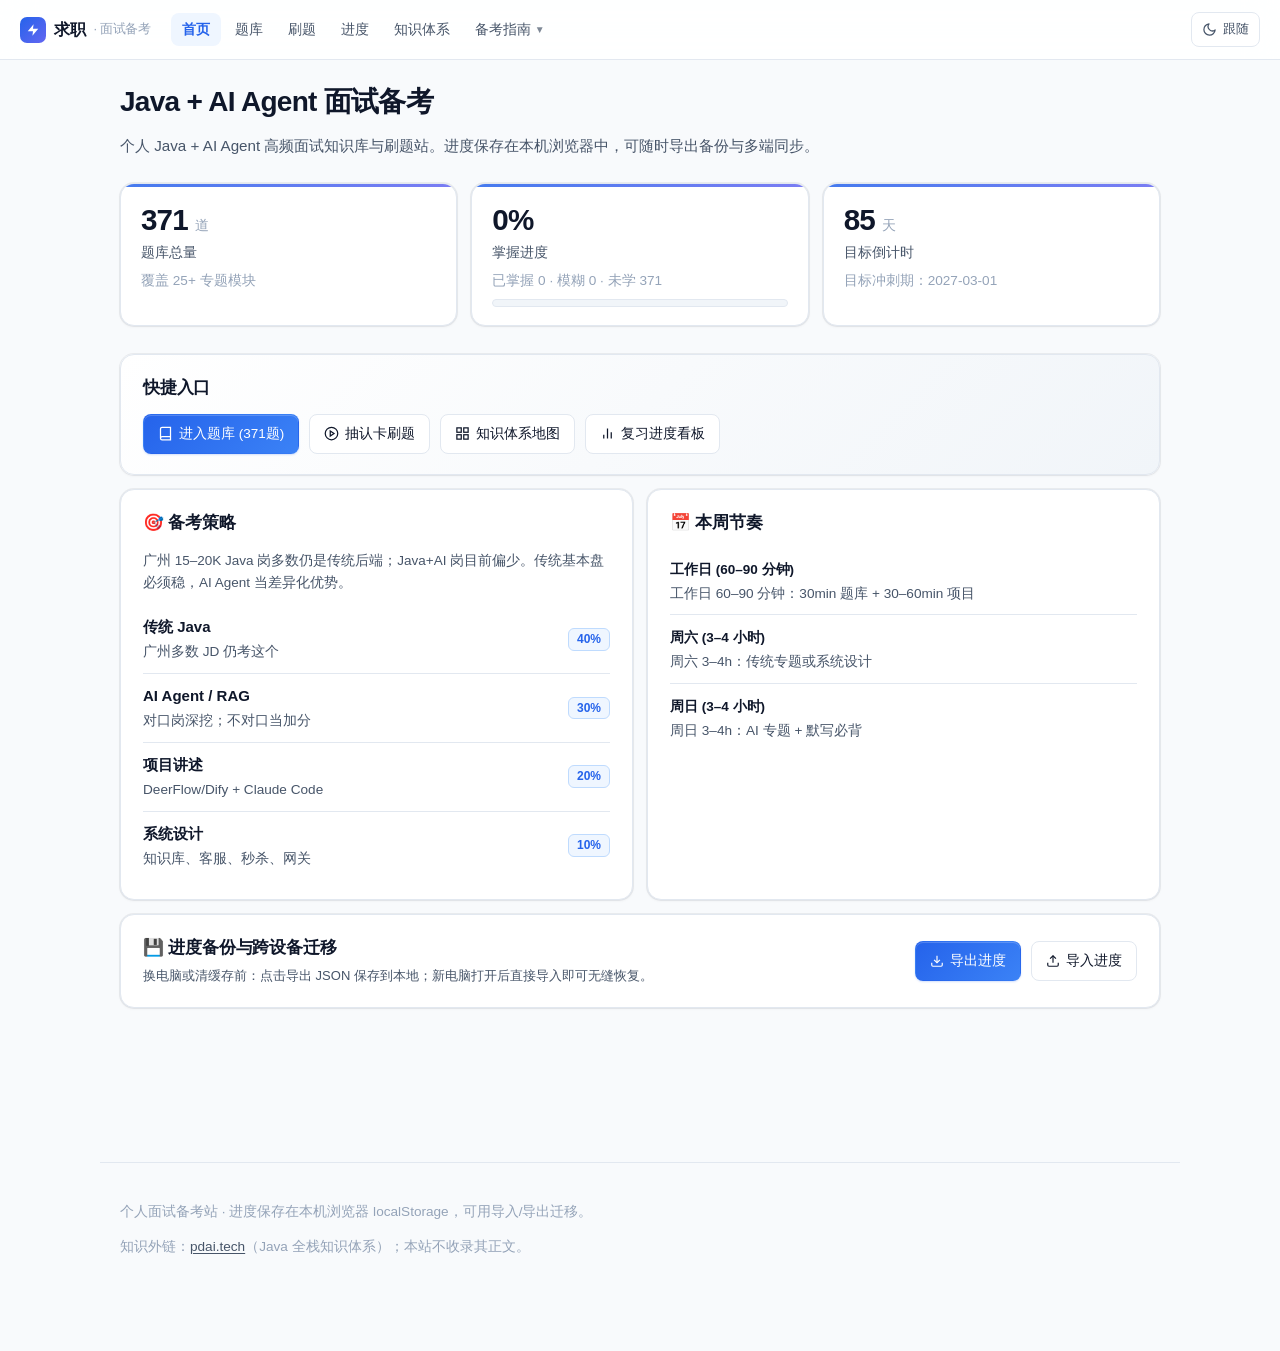
==== commit 0a923625: "feat(ui): 全面升级现代化设计系统与交互体验 (UI/UX refresh) - 重构全局设计系统与调色板，优化卡片微阴影与暗色模式质感 - 导航栏自动聚合指南下拉菜单，新增 SVG 品牌徽章" ====
--- a/index.html
+++ b/index.html
@@ -3,16 +3,7 @@
 <head>
 <meta charset="utf-8"/>
 <meta name="viewport" content="width=device-width, initial-scale=1"/>
-<title>首页 · 面试备考</title>
-<link rel="stylesheet" href="./css/style.css"/>
-</head>
-<body>
-<!DOCTYPE html>
-<html lang="zh-Hans">
-<head>
-<meta charset="utf-8"/>
-<meta name="viewport" content="width=device-width, initial-scale=1"/>
-<title>刷题 · 面试备考</title>
+<title>首页 · Java + AI Agent 面试备考</title>
 <link rel="stylesheet" href="./css/style.css"/>
 </head>
 <body>
@@ -31,48 +22,80 @@
     <a href="./guide/resume.html">简历/学历</a>
     <a href="./guide/job-market.html">广州行情</a>
   </div>
-  <div class="tools"><button type="button" class="ghost" id="themeBtn">主题</button></div>
+  <div class="tools"><button type="button" class="ghost" id="themeBtn" title="切换主题">主题</button></div>
 </nav>
 
 <main class="wrap">
-<h1>Java + AI Agent 面试备考</h1>
-<p class="muted">个人 Java + AI Agent 面试备考站。可在任意电脑浏览器打开，进度可导出带走。</p>
-<div class="grid cols-3" id="homeMetrics"></div>
-<div class="card" style="margin-top:12px">
-  <h3>快捷入口</h3>
-  <p><a class="btn primary" href="./questions.html">进入题库</a>
-  <a class="btn" href="./practice.html">开始刷题</a>
-  <a class="btn" href="./progress.html">查看进度</a>
-  <a class="btn" href="./knowledge.html">知识体系</a></p>
-</div>
-<div class="grid cols-2">
-  <div class="card"><h3>备考策略</h3><p class="muted">广州 15–20K Java 岗多数仍是传统后端；Java+AI 岗目前偏少。传统基本盘必须稳，AI Agent 当差异化。</p><ul id="splitList"></ul></div>
-  <div class="card"><h3>本周节奏</h3><ul id="weeklyList"></ul></div>
-</div>
-<div class="card">
-  <h3>进度迁移</h3>
-  <p class="muted">换电脑时：导出 JSON → 拷到新电脑 → 导入。云同步接口已预留（Token 只存浏览器）。</p>
-  <button type="button" id="exportBtn" class="primary">导出进度</button>
-  <label class="btn">导入进度<input type="file" id="importFile" accept="application/json,.json" hidden/></label>
-</div>
+  <div style="margin-bottom: 24px;">
+    <h1>Java + AI Agent 面试备考</h1>
+    <p class="muted">个人 Java + AI Agent 高频面试知识库与刷题站。进度保存在本机浏览器中，可随时导出备份与多端同步。</p>
+  </div>
+
+  <div class="grid cols-3" id="homeMetrics"></div>
+
+  <div class="card" style="margin-top: 14px; background: linear-gradient(135deg, var(--bg-elev), var(--bg-elev-2));">
+    <h3 style="margin-bottom: 12px;">快捷入口</h3>
+    <div style="display: flex; flex-wrap: wrap; gap: 10px;">
+      <a class="btn primary" href="./questions.html">
+        <svg width="15" height="15" viewBox="0 0 24 24" fill="none" stroke="currentColor" stroke-width="2"><path d="M4 19.5A2.5 2.5 0 0 1 6.5 17H20"></path><path d="M6.5 2H20v20H6.5A2.5 2.5 0 0 1 4 19.5v-15A2.5 2.5 0 0 1 6.5 2z"></path></svg>
+        进入题库 (371题)
+      </a>
+      <a class="btn" href="./practice.html">
+        <svg width="15" height="15" viewBox="0 0 24 24" fill="none" stroke="currentColor" stroke-width="2"><circle cx="12" cy="12" r="10"></circle><polygon points="10 8 16 12 10 16 10 8"></polygon></svg>
+        抽认卡刷题
+      </a>
+      <a class="btn" href="./knowledge.html">
+        <svg width="15" height="15" viewBox="0 0 24 24" fill="none" stroke="currentColor" stroke-width="2"><rect x="3" y="3" width="7" height="7"></rect><rect x="14" y="3" width="7" height="7"></rect><rect x="14" y="14" width="7" height="7"></rect><rect x="3" y="14" width="7" height="7"></rect></svg>
+        知识体系地图
+      </a>
+      <a class="btn" href="./progress.html">
+        <svg width="15" height="15" viewBox="0 0 24 24" fill="none" stroke="currentColor" stroke-width="2"><line x1="18" y1="20" x2="18" y2="10"></line><line x1="12" y1="20" x2="12" y2="4"></line><line x1="6" y1="20" x2="6" y2="14"></line></svg>
+        复习进度看板
+      </a>
+    </div>
+  </div>
+
+  <div class="grid cols-2">
+    <div class="card">
+      <h3>🎯 备考策略</h3>
+      <p class="muted" style="font-size:13.5px;margin-bottom:12px">广州 15–20K Java 岗多数仍是传统后端；Java+AI 岗目前偏少。传统基本盘必须稳，AI Agent 当差异化优势。</p>
+      <ul id="splitList" class="list-check"></ul>
+    </div>
+    <div class="card">
+      <h3>📅 本周节奏</h3>
+      <ul id="weeklyList" class="list-check"></ul>
+    </div>
+  </div>
+
+  <div class="card" style="display:flex; justify-content:space-between; align-items:center; flex-wrap:wrap; gap:16px;">
+    <div>
+      <h3 style="margin-bottom:4px">💾 进度备份与跨设备迁移</h3>
+      <p class="muted" style="margin:0; font-size:13px">换电脑或清缓存前：点击导出 JSON 保存到本地；新电脑打开后直接导入即可无缝恢复。</p>
+    </div>
+    <div style="display:flex; gap:10px; align-items:center;">
+      <button type="button" id="exportBtn" class="primary">
+        <svg width="14" height="14" viewBox="0 0 24 24" fill="none" stroke="currentColor" stroke-width="2"><path d="M21 15v4a2 2 0 0 1-2 2H5a2 2 0 0 1-2-2v-4"></path><polyline points="7 10 12 15 17 10"></polyline><line x1="12" y1="15" x2="12" y2="3"></line></svg>
+        导出进度
+      </button>
+      <label class="btn">
+        <svg width="14" height="14" viewBox="0 0 24 24" fill="none" stroke="currentColor" stroke-width="2"><path d="M21 15v4a2 2 0 0 1-2 2H5a2 2 0 0 1-2-2v-4"></path><polyline points="17 8 12 3 7 8"></polyline><line x1="12" y1="3" x2="12" y2="15"></line></svg>
+        导入进度
+        <input type="file" id="importFile" accept="application/json,.json" hidden/>
+      </label>
+    </div>
+  </div>
 </main>
+
 <div class="footer wrap">
   <p>个人面试备考站 · 进度保存在本机浏览器 localStorage，可用导入/导出迁移。</p>
-  <p>知识外链：<a href="https://pdai.tech/" target="_blank" rel="noopener">pdai.tech</a>；本站不收录其正文。</p>
+  <p>知识外链：<a href="https://pdai.tech/" target="_blank" rel="noopener">pdai.tech</a>（Java 全栈知识体系）；本站不收录其正文。</p>
 </div>
+
 <script src="./data/questions.js"></script>
 <script src="./data/guide.js"></script>
 <script src="./data/knowledge.js"></script>
 <script src="./js/storage.js"></script>
 <script src="./js/common.js"></script>
 <script src="./js/home.js"></script>
-<script>
-document.getElementById('themeBtn')?.addEventListener('click', () => {
-  const cur = AppCommon.state.settings.theme || 'system';
-  const next = cur === 'light' ? 'dark' : cur === 'dark' ? 'system' : 'light';
-  AppCommon.setTheme(next);
-  AppCommon.toast('主题：' + ({light:'浅色',dark:'深色',system:'跟随系统'})[next]);
-});
-</script>
 </body>
 </html>
--- a/css/style.css
+++ b/css/style.css
@@ -1,196 +1,1025 @@
 :root {
-  --bg: #f6f7f9;
+  --bg: #f8fafc;
   --bg-elev: #ffffff;
-  --text: #1a1d21;
-  --text2: #5c6570;
-  --text3: #8b949e;
-  --border: #e2e5ea;
+  --bg-elev-2: #f1f5f9;
+  --bg-subtle: #f8fafc;
+  --text: #0f172a;
+  --text2: #475569;
+  --text3: #94a3b8;
+  --border: #e2e8f0;
+  --border-hover: #cbd5e1;
+  --border-focus: #3b82f6;
   --accent: #2563eb;
-  --accent-soft: #dbeafe;
-  --danger: #dc2626;
-  --warn: #d97706;
-  --success: #059669;
-  --radius: 12px;
-  --shadow: 0 1px 2px rgba(0,0,0,.04), 0 4px 16px rgba(0,0,0,.04);
-  --nav-h: 56px;
-  --font: ui-sans-serif, system-ui, -apple-system, "Segoe UI", "PingFang SC", "Noto Sans SC", sans-serif;
-  --mono: ui-monospace, SFMono-Regular, Menlo, Consolas, monospace;
+  --accent-hover: #1d4ed8;
+  --accent-soft: #eff6ff;
+  --accent-border: #bfdbfe;
+  --danger: #ef4444;
+  --danger-soft: #fef2f2;
+  --danger-text: #b91c1c;
+  --warn: #f59e0b;
+  --warn-soft: #fffbeb;
+  --warn-text: #b45309;
+  --success: #10b981;
+  --success-soft: #ecfdf5;
+  --success-text: #047857;
+  --radius-sm: 8px;
+  --radius: 14px;
+  --radius-lg: 18px;
+  --shadow-sm: 0 1px 2px 0 rgba(15, 23, 42, 0.05);
+  --shadow: 0 4px 6px -1px rgba(15, 23, 42, 0.05), 0 2px 4px -2px rgba(15, 23, 42, 0.05);
+  --shadow-md: 0 10px 15px -3px rgba(15, 23, 42, 0.07), 0 4px 6px -4px rgba(15, 23, 42, 0.04);
+  --shadow-card: 0 1px 3px 0 rgba(15, 23, 42, 0.05), 0 0 0 1px rgba(15, 23, 42, 0.06);
+  --shadow-card-hover: 0 8px 16px -2px rgba(15, 23, 42, 0.08), 0 0 0 1px rgba(37, 99, 235, 0.15);
+  --nav-h: 60px;
+  --font: -apple-system, BlinkMacSystemFont, "Segoe UI", Roboto, "PingFang SC", "Noto Sans SC", sans-serif;
+  --mono: ui-monospace, "SF Mono", Menlo, Consolas, monospace;
   --safe-bottom: env(safe-area-inset-bottom, 0px);
 }
+
 html.dark {
-  --bg: #0f1419;
-  --bg-elev: #1a222c;
-  --text: #e7ecf1;
-  --text2: #a8b3bf;
-  --text3: #7a8694;
-  --border: #2a3441;
-  --accent: #60a5fa;
-  --accent-soft: #1e3a5f;
+  --bg: #090d16;
+  --bg-elev: #111827;
+  --bg-elev-2: #1e293b;
+  --bg-subtle: #0f172a;
+  --text: #f1f5f9;
+  --text2: #94a3b8;
+  --text3: #64748b;
+  --border: #1e293b;
+  --border-hover: #334155;
+  --border-focus: #60a5fa;
+  --accent: #3b82f6;
+  --accent-hover: #60a5fa;
+  --accent-soft: rgba(59, 130, 246, 0.14);
+  --accent-border: rgba(59, 130, 246, 0.28);
   --danger: #f87171;
+  --danger-soft: rgba(239, 68, 68, 0.14);
+  --danger-text: #fca5a5;
   --warn: #fbbf24;
+  --warn-soft: rgba(245, 158, 11, 0.14);
+  --warn-text: #fcd34d;
   --success: #34d399;
-  --shadow: 0 1px 2px rgba(0,0,0,.3);
-}
+  --success-soft: rgba(16, 185, 129, 0.14);
+  --success-text: #6ee7b7;
+  --shadow-sm: 0 1px 2px 0 rgba(0, 0, 0, 0.3);
+  --shadow: 0 4px 6px -1px rgba(0, 0, 0, 0.3);
+  --shadow-md: 0 10px 15px -3px rgba(0, 0, 0, 0.4);
+  --shadow-card: 0 1px 3px 0 rgba(0, 0, 0, 0.4), 0 0 0 1px rgba(255, 255, 255, 0.08);
+  --shadow-card-hover: 0 8px 20px -2px rgba(0, 0, 0, 0.5), 0 0 0 1px rgba(96, 165, 250, 0.35);
+}
+
 * { box-sizing: border-box; }
 html { scroll-behavior: smooth; -webkit-text-size-adjust: 100%; }
+
 body {
-  margin: 0; font-family: var(--font); background: var(--bg); color: var(--text);
-  line-height: 1.55; min-height: 100vh; font-size: 16px;
-}
-a { color: var(--accent); text-decoration: none; }
-a:hover { text-decoration: underline; }
-.wrap { max-width: 1100px; margin: 0 auto; padding: 20px 16px calc(80px + var(--safe-bottom)); }
+  margin: 0;
+  font-family: var(--font);
+  background: var(--bg);
+  color: var(--text);
+  line-height: 1.6;
+  min-height: 100vh;
+  font-size: 15px;
+  -webkit-font-smoothing: antialiased;
+  -moz-osx-font-smoothing: grayscale;
+}
+
+/* Base links */
+a {
+  color: var(--accent);
+  text-decoration: none;
+  transition: color 0.15s ease;
+}
+a:hover {
+  color: var(--accent-hover);
+  text-decoration: none;
+}
+
+.wrap {
+  max-width: 1080px;
+  margin: 0 auto;
+  padding: 24px 20px calc(80px + var(--safe-bottom));
+}
+
+/* ================= Navbar ================= */
 .nav {
-  position: sticky; top: 0; z-index: 50; min-height: var(--nav-h);
-  background: color-mix(in srgb, var(--bg-elev) 92%, transparent);
-  backdrop-filter: blur(10px); border-bottom: 1px solid var(--border);
-  display: flex; align-items: center; gap: 8px; padding: 0 12px; flex-wrap: wrap;
-}
-.nav .brand { font-weight: 700; color: var(--text); white-space: nowrap; margin-right: 8px; }
-.nav .links { display: flex; flex-wrap: wrap; gap: 4px; flex: 1; }
+  position: sticky;
+  top: 0;
+  z-index: 50;
+  min-height: var(--nav-h);
+  background: color-mix(in srgb, var(--bg-elev) 88%, transparent);
+  backdrop-filter: blur(16px) saturate(180%);
+  -webkit-backdrop-filter: blur(16px) saturate(180%);
+  border-bottom: 1px solid var(--border);
+  display: flex;
+  align-items: center;
+  gap: 8px;
+  padding: 0 20px;
+  transition: border-color 0.2s ease, background 0.2s ease;
+}
+
+.nav .brand {
+  display: inline-flex;
+  align-items: center;
+  gap: 8px;
+  font-weight: 700;
+  font-size: 16px;
+  color: var(--text);
+  white-space: nowrap;
+  letter-spacing: -0.02em;
+  margin-right: 12px;
+}
+.nav .brand .brand-badge {
+  display: inline-flex;
+  align-items: center;
+  justify-content: center;
+  width: 26px;
+  height: 26px;
+  border-radius: 7px;
+  background: linear-gradient(135deg, var(--accent), #6366f1);
+  color: #fff;
+  font-size: 14px;
+}
+.nav .brand span {
+  color: var(--text3);
+  font-weight: 400;
+  font-size: 13px;
+}
+
+.nav .links {
+  display: flex;
+  align-items: center;
+  flex-wrap: wrap;
+  gap: 3px;
+  flex: 1;
+}
+
 .nav .links a {
-  color: var(--text2); padding: 8px 10px; border-radius: 8px; font-size: 14px; white-space: nowrap;
-}
-.nav .links a.active, .nav .links a:hover { background: var(--accent-soft); color: var(--accent); text-decoration: none; }
-.nav .tools { display: flex; gap: 6px; align-items: center; margin-left: auto; }
+  color: var(--text2);
+  padding: 6px 11px;
+  border-radius: 8px;
+  font-size: 13.5px;
+  font-weight: 500;
+  white-space: nowrap;
+  transition: all 0.15s ease;
+}
+.nav .links a:hover {
+  background: var(--bg-elev-2);
+  color: var(--text);
+}
+.nav .links a.active {
+  background: var(--accent-soft);
+  color: var(--accent);
+  font-weight: 600;
+}
+
+/* Guide Dropdown in Nav */
+.nav-dropdown {
+  position: relative;
+  display: inline-flex;
+  align-items: center;
+}
+.nav-dropdown-btn {
+  display: inline-flex;
+  align-items: center;
+  gap: 4px;
+  color: var(--text2);
+  padding: 6px 11px;
+  border-radius: 8px;
+  font-size: 13.5px;
+  font-weight: 500;
+  cursor: pointer;
+  border: none;
+  background: transparent;
+  min-height: auto;
+}
+.nav-dropdown-btn:hover, .nav-dropdown.active .nav-dropdown-btn {
+  background: var(--bg-elev-2);
+  color: var(--text);
+}
+.nav-dropdown-menu {
+  display: none;
+  position: absolute;
+  top: calc(100% + 4px);
+  left: 0;
+  min-width: 160px;
+  background: var(--bg-elev);
+  border: 1px solid var(--border);
+  border-radius: 10px;
+  box-shadow: var(--shadow-md);
+  padding: 6px;
+  z-index: 100;
+  animation: fadeIn 0.15s ease;
+}
+.nav-dropdown:hover .nav-dropdown-menu,
+.nav-dropdown:focus-within .nav-dropdown-menu {
+  display: flex;
+  flex-direction: column;
+  gap: 2px;
+}
+.nav-dropdown-menu a {
+  color: var(--text2);
+  padding: 7px 10px;
+  border-radius: 6px;
+  font-size: 13px;
+  transition: all 0.15s ease;
+}
+.nav-dropdown-menu a:hover {
+  background: var(--accent-soft);
+  color: var(--accent);
+}
+
+.nav .tools {
+  display: flex;
+  gap: 8px;
+  align-items: center;
+  margin-left: auto;
+}
+
 .nav-toggle {
-  display: none; width: 44px; height: 44px; align-items: center; justify-content: center;
-  border: 1px solid var(--border); border-radius: 10px; background: var(--bg-elev); font-size: 20px;
-}
+  display: none;
+  width: 38px;
+  height: 38px;
+  align-items: center;
+  justify-content: center;
+  border: 1px solid var(--border);
+  border-radius: 9px;
+  background: var(--bg-elev);
+  color: var(--text);
+  font-size: 18px;
+  cursor: pointer;
+}
+
+/* ================= Buttons ================= */
 button, .btn {
-  font: inherit; cursor: pointer; border: 1px solid var(--border); background: var(--bg-elev);
-  color: var(--text); border-radius: 10px; padding: 10px 14px; min-height: 44px;
-  display: inline-flex; align-items: center; justify-content: center; gap: 6px;
-}
-button.primary, .btn.primary { background: var(--accent); color: #fff; border-color: transparent; }
-button.ghost { background: transparent; }
-button:disabled { opacity: .5; cursor: not-allowed; }
+  font: inherit;
+  font-size: 13.5px;
+  font-weight: 500;
+  cursor: pointer;
+  border: 1px solid var(--border);
+  background: var(--bg-elev);
+  color: var(--text);
+  border-radius: var(--radius-sm);
+  padding: 8px 14px;
+  min-height: 38px;
+  display: inline-flex;
+  align-items: center;
+  justify-content: center;
+  gap: 6px;
+  transition: all 0.18s cubic-bezier(0.16, 1, 0.3, 1);
+  user-select: none;
+}
+button:hover, .btn:hover {
+  background: var(--bg-elev-2);
+  border-color: var(--border-hover);
+  color: var(--text);
+}
+button:active, .btn:active {
+  transform: scale(0.98);
+}
+button.primary, .btn.primary {
+  background: linear-gradient(135deg, var(--accent), #3b82f6);
+  color: #ffffff;
+  border-color: transparent;
+  box-shadow: 0 1px 2px rgba(37, 99, 235, 0.2), inset 0 1px 0 rgba(255, 255, 255, 0.2);
+}
+button.primary:hover, .btn.primary:hover {
+  opacity: 0.94;
+  box-shadow: 0 4px 10px rgba(37, 99, 235, 0.3);
+}
+button.ghost, .btn.ghost {
+  background: transparent;
+  border-color: transparent;
+  color: var(--text2);
+}
+button.ghost:hover, .btn.ghost:hover {
+  background: var(--bg-elev-2);
+  color: var(--text);
+}
+button:disabled, .btn:disabled {
+  opacity: 0.45;
+  cursor: not-allowed;
+  transform: none !important;
+}
 label.btn { cursor: pointer; }
+
+/* Theme toggle button */
+#themeBtn {
+  min-height: 34px;
+  padding: 6px 10px;
+  border-radius: 8px;
+  border: 1px solid var(--border);
+  background: var(--bg-elev);
+  color: var(--text2);
+  font-size: 13px;
+  display: inline-flex;
+  align-items: center;
+  gap: 6px;
+}
+#themeBtn:hover {
+  background: var(--bg-elev-2);
+  color: var(--text);
+}
+
+/* ================= Cards & Containers ================= */
 .card {
-  background: var(--bg-elev); border: 1px solid var(--border); border-radius: var(--radius);
-  padding: 16px 18px; box-shadow: var(--shadow); margin-bottom: 12px; width: 100%;
-}
-h1 { font-size: 1.5rem; margin: 0 0 8px; line-height: 1.3; }
-h2 { font-size: 1.2rem; margin: 24px 0 10px; }
-h3 { font-size: 1.05rem; margin: 0 0 8px; }
-.muted { color: var(--text2); font-size: 1rem; }
-.tiny { color: var(--text3); font-size: .85rem; }
-.grid { display: grid; gap: 12px; }
+  background: var(--bg-elev);
+  border: 1px solid var(--border);
+  border-radius: var(--radius);
+  padding: 20px 22px;
+  box-shadow: var(--shadow-card);
+  margin-bottom: 14px;
+  width: 100%;
+  transition: border-color 0.2s ease, box-shadow 0.2s ease;
+}
+
+/* ================= Typography ================= */
+h1 {
+  font-size: 1.75rem;
+  font-weight: 750;
+  margin: 0 0 10px;
+  line-height: 1.25;
+  letter-spacing: -0.025em;
+  color: var(--text);
+}
+h2 {
+  font-size: 1.25rem;
+  font-weight: 700;
+  margin: 28px 0 12px;
+  letter-spacing: -0.015em;
+  color: var(--text);
+}
+h3 {
+  font-size: 1.05rem;
+  font-weight: 650;
+  margin: 0 0 10px;
+  letter-spacing: -0.01em;
+  color: var(--text);
+}
+.muted {
+  color: var(--text2);
+  font-size: 0.95rem;
+  line-height: 1.6;
+}
+.tiny {
+  color: var(--text3);
+  font-size: 0.85rem;
+}
+
+/* ================= Grids & Metrics ================= */
+.grid { display: grid; gap: 14px; }
 .grid.cols-3 { grid-template-columns: repeat(3, 1fr); }
 .grid.cols-2 { grid-template-columns: repeat(2, 1fr); }
-.metric { text-align: left; }
-.metric .v { font-size: 1.5rem; font-weight: 700; }
-.metric .l { color: var(--text2); font-size: .9rem; }
+
+.metric {
+  text-align: left;
+  padding: 18px 20px;
+  background: var(--bg-elev);
+  border: 1px solid var(--border);
+  border-radius: var(--radius);
+  position: relative;
+  overflow: hidden;
+}
+.metric::before {
+  content: "";
+  position: absolute;
+  top: 0; left: 0; right: 0;
+  height: 3px;
+  background: linear-gradient(90deg, var(--accent), #6366f1);
+  opacity: 0.85;
+}
+.metric .v {
+  font-size: 1.85rem;
+  font-weight: 800;
+  letter-spacing: -0.03em;
+  color: var(--text);
+  line-height: 1.2;
+}
+.metric .l {
+  color: var(--text2);
+  font-size: 0.88rem;
+  font-weight: 500;
+  margin-top: 4px;
+}
+.metric .tiny {
+  margin-top: 2px;
+}
+
+/* ================= Filters & Inputs ================= */
 .filters {
-  display: flex; flex-wrap: wrap; gap: 8px; margin: 12px 0; align-items: stretch;
-}
-.filters input[type=search], .filters select, textarea, input[type=text] {
-  font: inherit; font-size: 16px; padding: 10px 12px; border-radius: 10px; border: 1px solid var(--border);
-  background: var(--bg); color: var(--text); min-width: 0; min-height: 44px;
-}
-.filters input[type=search] { flex: 1 1 180px; }
-.filters select { flex: 1 1 140px; }
-.filters label { display: flex; align-items: center; gap: 6px; min-height: 44px; padding: 0 4px; }
+  display: flex;
+  flex-wrap: wrap;
+  gap: 10px;
+  margin: 16px 0;
+  align-items: center;
+}
+.filters input[type=search],
+.filters select,
+textarea,
+input[type=text] {
+  font: inherit;
+  font-size: 14px;
+  padding: 8px 12px;
+  border-radius: 9px;
+  border: 1px solid var(--border);
+  background: var(--bg-elev);
+  color: var(--text);
+  min-width: 0;
+  min-height: 38px;
+  transition: border-color 0.15s ease, box-shadow 0.15s ease;
+}
+.filters input[type=search]:focus,
+.filters select:focus,
+textarea:focus,
+input[type=text]:focus {
+  outline: none;
+  border-color: var(--border-focus);
+  box-shadow: 0 0 0 3px rgba(37, 99, 235, 0.12);
+}
+.filters input[type=search] {
+  flex: 1 1 200px;
+  background-image: url("data:image/svg+xml,%3Csvg xmlns='http://www.w3.org/2000/svg' fill='none' viewBox='0 0 24 24' stroke='%2394a3b8' stroke-width='2'%3E%3Cpath stroke-linecap='round' stroke-linejoin='round' d='M21 21l-5.197-5.197m0 0A7.5 7.5 0 105.196 5.196a7.5 7.5 0 0010.607 10.607z'/%3E%3C/svg%3E");
+  background-repeat: no-repeat;
+  background-position: 10px center;
+  background-size: 16px 16px;
+  padding-left: 34px;
+}
+.filters select {
+  flex: 1 1 130px;
+  cursor: pointer;
+}
+.filters label {
+  display: inline-flex;
+  align-items: center;
+  gap: 6px;
+  font-size: 13.5px;
+  color: var(--text2);
+  user-select: none;
+  cursor: pointer;
+  padding: 0 4px;
+}
+.filters input[type=checkbox] {
+  width: 16px;
+  height: 16px;
+  accent-color: var(--accent);
+  cursor: pointer;
+}
+
+/* ================= Tags ================= */
 .tag {
-  display: inline-block; font-size: 12px; padding: 3px 8px; border-radius: 999px;
-  background: var(--accent-soft); color: var(--accent); margin: 0 4px 4px 0;
-}
-.tag.p-必背 { background: #fee2e2; color: #b91c1c; }
-.tag.p-重点 { background: #fef3c7; color: #b45309; }
-.tag.p-了解 { background: #e5e7eb; color: #4b5563; }
-html.dark .tag.p-必背 { background: #450a0a; color: #fca5a5; }
-html.dark .tag.p-重点 { background: #451a03; color: #fcd34d; }
-html.dark .tag.p-了解 { background: #1f2937; color: #9ca3af; }
-.q-item .q-title { font-weight: 650; margin: 8px 0; font-size: 1.05rem; line-height: 1.45; }
-.q-item .points { margin: 10px 0 0; padding-left: 1.2em; color: var(--text2); }
-.q-item .points li { margin: 4px 0; }
+  display: inline-flex;
+  align-items: center;
+  font-size: 12px;
+  font-weight: 500;
+  padding: 2px 8px;
+  border-radius: 6px;
+  background: var(--bg-elev-2);
+  color: var(--text2);
+  margin: 0 5px 6px 0;
+  border: 1px solid var(--border);
+  line-height: 1.4;
+}
+.tag.p-必背 {
+  background: var(--danger-soft);
+  color: var(--danger-text);
+  border-color: rgba(239, 68, 68, 0.25);
+  font-weight: 600;
+}
+.tag.p-重点 {
+  background: var(--warn-soft);
+  color: var(--warn-text);
+  border-color: rgba(245, 158, 11, 0.25);
+  font-weight: 600;
+}
+.tag.p-了解 {
+  background: var(--bg-elev-2);
+  color: var(--text3);
+  border-color: var(--border);
+}
+
+/* ================= Question Item Cards ================= */
+.q-item {
+  position: relative;
+  transition: transform 0.2s cubic-bezier(0.16, 1, 0.3, 1), box-shadow 0.2s ease, border-color 0.2s ease;
+}
+.q-item:hover {
+  border-color: var(--border-hover);
+  box-shadow: var(--shadow-card-hover);
+}
+.q-item .q-title {
+  font-weight: 650;
+  margin: 8px 0 6px;
+  font-size: 1.1rem;
+  line-height: 1.45;
+  color: var(--text);
+}
+.q-item .q-title a {
+  color: inherit;
+  transition: color 0.15s ease;
+}
+.q-item .q-title a:hover {
+  color: var(--accent);
+}
+.q-item .points {
+  margin: 12px 0 0;
+  padding-left: 1.25em;
+  color: var(--text2);
+  font-size: 14.5px;
+}
+.q-item .points li {
+  margin: 6px 0;
+  line-height: 1.55;
+}
 .q-item .ext-link {
-  display: inline-block; margin-top: 8px; font-size: .8rem; color: var(--text3);
-}
-.q-item .ext-link a { color: var(--text3); text-decoration: underline; text-underline-offset: 2px; }
-.q-actions { display: flex; flex-wrap: wrap; gap: 8px; margin-top: 12px; align-items: center; }
-.seg { display: inline-flex; border: 1px solid var(--border); border-radius: 10px; overflow: hidden; }
+  display: inline-block;
+  margin-top: 10px;
+  font-size: 0.82rem;
+  color: var(--text3);
+}
+.q-item .ext-link a {
+  color: var(--text3);
+  text-decoration: underline;
+  text-underline-offset: 3px;
+}
+.q-item .ext-link a:hover {
+  color: var(--accent);
+}
+
+.q-actions {
+  display: flex;
+  flex-wrap: wrap;
+  gap: 10px;
+  margin-top: 14px;
+  align-items: center;
+  justify-content: space-between;
+}
+
+/* Segmented Control (未学 / 模糊 / 掌握) */
+.seg {
+  display: inline-flex;
+  background: var(--bg-elev-2);
+  border: 1px solid var(--border);
+  border-radius: 9px;
+  padding: 3px;
+  gap: 2px;
+}
 .seg button {
-  border: 0; border-right: 1px solid var(--border); border-radius: 0; padding: 10px 12px;
-  background: transparent; min-height: 44px; min-width: 52px;
-}
-.seg button:last-child { border-right: 0; }
-.seg button.on-未学 { background: #e5e7eb; }
-.seg button.on-模糊 { background: #fef3c7; }
-.seg button.on-掌握 { background: #d1fae5; }
-html.dark .seg button.on-未学 { background: #374151; }
-html.dark .seg button.on-模糊 { background: #78350f; }
-html.dark .seg button.on-掌握 { background: #064e3b; }
-.note { width: 100%; min-height: 56px; margin-top: 8px; }
-.progress-bar { height: 8px; background: var(--border); border-radius: 99px; overflow: hidden; }
-.progress-bar > i { display: block; height: 100%; background: var(--accent); }
+  border: none;
+  border-radius: 6px;
+  padding: 5px 12px;
+  background: transparent;
+  min-height: 28px;
+  min-width: 50px;
+  font-size: 12.5px;
+  font-weight: 500;
+  color: var(--text2);
+  transition: all 0.15s ease;
+}
+.seg button:hover {
+  background: rgba(127, 127, 127, 0.08);
+  color: var(--text);
+}
+.seg button.on-未学 {
+  background: var(--bg-elev);
+  color: var(--text);
+  box-shadow: var(--shadow-sm);
+  font-weight: 600;
+}
+.seg button.on-模糊 {
+  background: var(--warn-soft);
+  color: var(--warn-text);
+  box-shadow: var(--shadow-sm);
+  font-weight: 600;
+}
+.seg button.on-掌握 {
+  background: var(--success-soft);
+  color: var(--success-text);
+  box-shadow: var(--shadow-sm);
+  font-weight: 600;
+}
+
+/* Note in Question card */
+.note-toggle-btn {
+  font-size: 12.5px;
+  padding: 4px 10px;
+  min-height: 28px;
+  border-radius: 6px;
+  color: var(--text3);
+  background: transparent;
+  border: 1px dashed var(--border);
+}
+.note-toggle-btn:hover {
+  color: var(--text2);
+  border-color: var(--border-hover);
+  background: var(--bg-elev-2);
+}
+.note {
+  width: 100%;
+  min-height: 64px;
+  margin-top: 10px;
+  font-size: 13.5px;
+  border-radius: 8px;
+  resize: vertical;
+}
+
+/* Detail badge */
+.d-badge {
+  display: inline-flex;
+  align-items: center;
+  font-size: 11.5px;
+  font-weight: 600;
+  padding: 2px 7px;
+  margin-left: 8px;
+  border-radius: 99px;
+  background: var(--success-soft);
+  color: var(--success-text);
+  border: 1px solid rgba(16, 185, 129, 0.2);
+  vertical-align: middle;
+}
+
+/* ================= Practice (Flashcard) ================= */
 .flash {
-  min-height: min(62vh, 520px); display: flex; flex-direction: column; justify-content: center;
-  text-align: center; padding: 24px 16px;
-}
-.flash .q { font-size: 1.2rem; font-weight: 650; margin-bottom: 16px; line-height: 1.4; }
-.flash .meta { margin-bottom: 12px; }
+  min-height: min(60vh, 480px);
+  display: flex;
+  flex-direction: column;
+  justify-content: center;
+  align-items: center;
+  text-align: center;
+  padding: 36px 24px;
+  position: relative;
+  border-radius: var(--radius-lg);
+  box-shadow: var(--shadow-md);
+  border: 1px solid var(--border);
+  background: var(--bg-elev);
+}
+.flash .q {
+  font-size: 1.45rem;
+  font-weight: 700;
+  margin-bottom: 20px;
+  line-height: 1.4;
+  letter-spacing: -0.015em;
+  max-width: 720px;
+}
+.flash .meta {
+  margin-bottom: 16px;
+  color: var(--text3);
+  font-size: 13.5px;
+}
+.flash #fPoints {
+  width: 100%;
+  max-width: 680px;
+  background: var(--bg-elev-2);
+  border-radius: 10px;
+  padding: 16px 20px;
+  margin: 16px 0;
+  border: 1px solid var(--border);
+  text-align: left;
+  animation: fadeIn 0.2s ease;
+}
 .flash .flash-actions {
-  margin-top: 16px; display: grid; grid-template-columns: 1fr 1fr; gap: 8px;
-}
-.flash .flash-actions button { width: 100%; }
-.flash .flash-actions .span2 { grid-column: 1 / -1; }
-.list-check { list-style: none; padding: 0; }
-.list-check li { display: flex; gap: 8px; align-items: flex-start; padding: 10px 0; border-bottom: 1px solid var(--border); }
-.list-check input { margin-top: 4px; width: 18px; height: 18px; }
-.star-block textarea { width: 100%; min-height: 72px; margin: 4px 0 10px; }
-.tree details { margin: 6px 0; }
-.tree summary { cursor: pointer; font-weight: 600; padding: 8px 0; }
-.tree ul { padding-left: 18px; margin: 6px 0; }
-.tree li { margin: 6px 0; font-size: 1rem; }
-.topic-grid { display: grid; grid-template-columns: repeat(auto-fill, minmax(160px, 1fr)); gap: 10px; }
+  margin-top: 20px;
+  display: grid;
+  grid-template-columns: repeat(4, 1fr);
+  gap: 10px;
+  width: 100%;
+  max-width: 520px;
+}
+.flash .flash-actions .span2 {
+  grid-column: 1 / -1;
+  font-size: 15px;
+  font-weight: 600;
+  padding: 12px;
+}
+.flash .flash-actions button {
+  width: 100%;
+}
+
+/* Shortcut tags */
+.kbd {
+  display: inline-block;
+  padding: 2px 5px;
+  font-size: 11px;
+  font-family: var(--mono);
+  line-height: 1;
+  color: var(--text3);
+  background: var(--bg-elev-2);
+  border: 1px solid var(--border);
+  border-radius: 4px;
+  box-shadow: 0 1px 0 rgba(0,0,0,0.1);
+  margin-left: 4px;
+}
+
+/* ================= Progress Bars & Lists ================= */
+.progress-bar {
+  height: 8px;
+  background: var(--bg-elev-2);
+  border-radius: 99px;
+  overflow: hidden;
+  border: 1px solid var(--border);
+}
+.progress-bar > i {
+  display: block;
+  height: 100%;
+  background: linear-gradient(90deg, var(--accent), #6366f1);
+  border-radius: 99px;
+  transition: width 0.3s ease;
+}
+
+.list-check {
+  list-style: none;
+  padding: 0;
+  margin: 0;
+}
+.list-check li {
+  display: flex;
+  gap: 12px;
+  align-items: flex-start;
+  padding: 12px 0;
+  border-bottom: 1px solid var(--border);
+}
+.list-check li:last-child {
+  border-bottom: none;
+}
+.list-check input[type=checkbox] {
+  margin-top: 4px;
+  width: 18px;
+  height: 18px;
+  accent-color: var(--accent);
+  cursor: pointer;
+}
+
+/* ================= Topic Grid (Knowledge) ================= */
+.topic-grid {
+  display: grid;
+  grid-template-columns: repeat(auto-fill, minmax(170px, 1fr));
+  gap: 12px;
+}
 .topic-card {
-  display: block; padding: 14px; border: 1px solid var(--border); border-radius: 12px;
-  background: var(--bg-elev); color: inherit; text-decoration: none; min-height: 88px;
-}
-.topic-card:hover { border-color: var(--accent); text-decoration: none; }
-.topic-card .n { font-size: 1.4rem; font-weight: 700; color: var(--accent); }
-.topic-card .t { font-weight: 600; margin-top: 4px; }
-.topic-card .s { color: var(--text3); font-size: .85rem; margin-top: 4px; }
-.ext-box { margin-top: 20px; }
-.ext-box a { word-break: break-all; }
-.footer { margin-top: 40px; color: var(--text3); font-size: .85rem; border-top: 1px solid var(--border); padding-top: 16px; }
+  display: flex;
+  flex-direction: column;
+  justify-content: space-between;
+  padding: 16px 18px;
+  border: 1px solid var(--border);
+  border-radius: var(--radius);
+  background: var(--bg-elev);
+  color: inherit;
+  text-decoration: none;
+  min-height: 96px;
+  box-shadow: var(--shadow-sm);
+  transition: all 0.2s cubic-bezier(0.16, 1, 0.3, 1);
+  position: relative;
+  overflow: hidden;
+}
+.topic-card:hover {
+  border-color: var(--accent);
+  box-shadow: var(--shadow-card-hover);
+  transform: translateY(-2px);
+  text-decoration: none;
+}
+.topic-card .n {
+  font-size: 1.6rem;
+  font-weight: 800;
+  letter-spacing: -0.02em;
+  color: var(--accent);
+  line-height: 1.1;
+}
+.topic-card .t {
+  font-weight: 650;
+  font-size: 14.5px;
+  margin-top: 6px;
+  color: var(--text);
+}
+.topic-card .s {
+  color: var(--text3);
+  font-size: 0.82rem;
+  margin-top: 4px;
+}
+
+/* ================= Detail Page ================= */
+.detail h1 {
+  font-size: 1.5rem;
+  line-height: 1.4;
+  margin: 8px 0 16px;
+}
+.d-top {
+  display: flex;
+  justify-content: space-between;
+  align-items: center;
+  margin-bottom: 12px;
+  font-size: 14px;
+}
+.d-top a {
+  display: inline-flex;
+  align-items: center;
+  gap: 4px;
+  font-weight: 500;
+}
+.d-sec {
+  position: relative;
+}
+.d-sec h2 {
+  font-size: 1.15rem;
+  margin: 0 0 12px;
+  display: flex;
+  align-items: center;
+  gap: 8px;
+}
+.d-sec p {
+  line-height: 1.8;
+  margin: 8px 0;
+}
+.d-sec details {
+  margin: 10px 0;
+  padding: 10px 14px;
+  border-radius: 9px;
+  background: var(--bg-elev-2);
+  border: 1px solid var(--border);
+  transition: background 0.15s ease;
+}
+.d-sec summary {
+  cursor: pointer;
+  font-weight: 600;
+  color: var(--text);
+  user-select: none;
+}
+.d-sec summary:hover {
+  color: var(--accent);
+}
+.d-sec details[open] {
+  background: var(--bg-elev);
+}
+.d-sec details p {
+  margin-top: 8px;
+  color: var(--text2);
+}
+
+/* Code block with copy button */
+.code-wrap {
+  position: relative;
+  margin: 10px 0;
+}
+pre.code {
+  overflow-x: auto;
+  padding: 16px;
+  border-radius: 10px;
+  background: #0f172a;
+  color: #e2e8f0;
+  font-family: var(--mono);
+  font-size: 13.5px;
+  line-height: 1.6;
+  -webkit-overflow-scrolling: touch;
+  border: 1px solid rgba(255, 255, 255, 0.08);
+}
+.copy-code-btn {
+  position: absolute;
+  top: 8px;
+  right: 8px;
+  padding: 4px 8px;
+  min-height: 26px;
+  font-size: 12px;
+  background: rgba(255, 255, 255, 0.1);
+  color: #e2e8f0;
+  border: 1px solid rgba(255, 255, 255, 0.2);
+  border-radius: 6px;
+  cursor: pointer;
+  opacity: 0.75;
+  transition: opacity 0.15s ease, background 0.15s ease;
+}
+.copy-code-btn:hover {
+  opacity: 1;
+  background: rgba(255, 255, 255, 0.2);
+}
+
+.d-nav {
+  display: flex;
+  justify-content: space-between;
+  gap: 12px;
+  margin: 24px 0 40px;
+}
+.d-nav .btn {
+  padding: 10px 18px;
+}
+.d-nav .btn.disabled {
+  opacity: 0.35;
+  pointer-events: none;
+}
+
+mark {
+  background: #fef08a;
+  color: #854d0e;
+  padding: 2px 6px;
+  border-radius: 4px;
+}
+html.dark mark {
+  background: #713f12;
+  color: #fef08a;
+}
+
+/* ================= Toast ================= */
+.toast {
+  position: fixed;
+  bottom: calc(28px + var(--safe-bottom));
+  left: 50%;
+  transform: translateX(-50%);
+  background: var(--text);
+  color: var(--bg);
+  padding: 10px 20px;
+  border-radius: 99px;
+  z-index: 100;
+  font-size: 13.5px;
+  font-weight: 500;
+  box-shadow: var(--shadow-md);
+  max-width: 90vw;
+  animation: toastIn 0.2s cubic-bezier(0.16, 1, 0.3, 1);
+}
+
+@keyframes toastIn {
+  from { opacity: 0; transform: translate(-50%, 10px); }
+  to { opacity: 1; transform: translate(-50%, 0); }
+}
+@keyframes fadeIn {
+  from { opacity: 0; }
+  to { opacity: 1; }
+}
+
+/* ================= Footer ================= */
+.footer {
+  margin-top: 60px;
+  color: var(--text3);
+  font-size: 0.85rem;
+  border-top: 1px solid var(--border);
+  padding-top: 24px;
+  line-height: 1.6;
+}
+.footer a {
+  color: var(--text2);
+  text-decoration: underline;
+  text-underline-offset: 2px;
+}
+.footer a:hover {
+  color: var(--accent);
+}
+
 .hidden { display: none !important; }
-.toast {
-  position: fixed; bottom: calc(20px + var(--safe-bottom)); left: 50%; transform: translateX(-50%);
-  background: var(--text); color: var(--bg); padding: 10px 16px; border-radius: 8px;
-  z-index: 100; font-size: 14px; max-width: 90vw;
-}
-
-/* Tablet */
-@media (max-width: 800px) {
+
+/* ================= Responsive ================= */
+@media (max-width: 900px) {
+  .nav .brand span { display: none; }
+  .grid.cols-3 { grid-template-columns: repeat(2, 1fr); }
+  .flash .flash-actions { grid-template-columns: 1fr 1fr; }
+}
+
+@media (max-width: 768px) {
+  .wrap { padding: 16px 14px calc(80px + var(--safe-bottom)); }
   .grid.cols-3, .grid.cols-2 { grid-template-columns: 1fr; }
-  .nav .brand span { display: none; }
-  .wrap { padding: 16px 12px calc(88px + var(--safe-bottom)); }
   .filters { flex-direction: column; align-items: stretch; }
   .filters input[type=search], .filters select { width: 100%; flex: none; }
 }
 
-/* Phone: hamburger + bottom-friendly */
-@media (max-width: 480px) {
-  body { font-size: 16px; }
-  h1 { font-size: 1.35rem; }
-  .nav { padding: 6px 10px; }
+@media (max-width: 600px) {
+  h1 { font-size: 1.45rem; }
+  .nav { padding: 0 12px; }
   .nav-toggle { display: inline-flex; }
   .nav .links {
-    display: none; width: 100%; flex-direction: column; flex: 1 0 100%;
-    padding: 8px 0 12px; max-height: min(70vh, 520px); overflow: auto;
+    display: none;
+    width: 100%;
+    flex-direction: column;
+    align-items: stretch;
+    flex: 1 0 100%;
+    padding: 10px 0 16px;
+    max-height: min(75vh, 540px);
+    overflow-y: auto;
+    border-top: 1px solid var(--border);
+    margin-top: 8px;
   }
   .nav.open .links { display: flex; }
-  .nav .links a { padding: 12px 14px; font-size: 16px; }
+  .nav .links a {
+    padding: 10px 14px;
+    font-size: 15px;
+  }
+  .nav-dropdown {
+    display: flex;
+    flex-direction: column;
+    align-items: stretch;
+    width: 100%;
+  }
+  .nav-dropdown-menu {
+    position: static;
+    box-shadow: none;
+    border: none;
+    padding-left: 16px;
+    background: transparent;
+  }
+  .nav-dropdown:hover .nav-dropdown-menu,
+  .nav-dropdown.open .nav-dropdown-menu {
+    display: flex;
+  }
   .q-actions .seg { width: 100%; }
   .q-actions .seg button { flex: 1; }
-  .flash { min-height: calc(100vh - 200px); padding: 16px 12px; }
-  .flash .q { font-size: 1.15rem; }
+  .flash { min-height: calc(100vh - 220px); padding: 24px 16px; }
+  .flash .q { font-size: 1.2rem; }
   .topic-grid { grid-template-columns: 1fr 1fr; }
-  .card { padding: 14px; }
-}
-
-@media (max-width: 360px) {
+  .card { padding: 16px; }
+}
+
+@media (max-width: 380px) {
   .topic-grid { grid-template-columns: 1fr; }
 }
